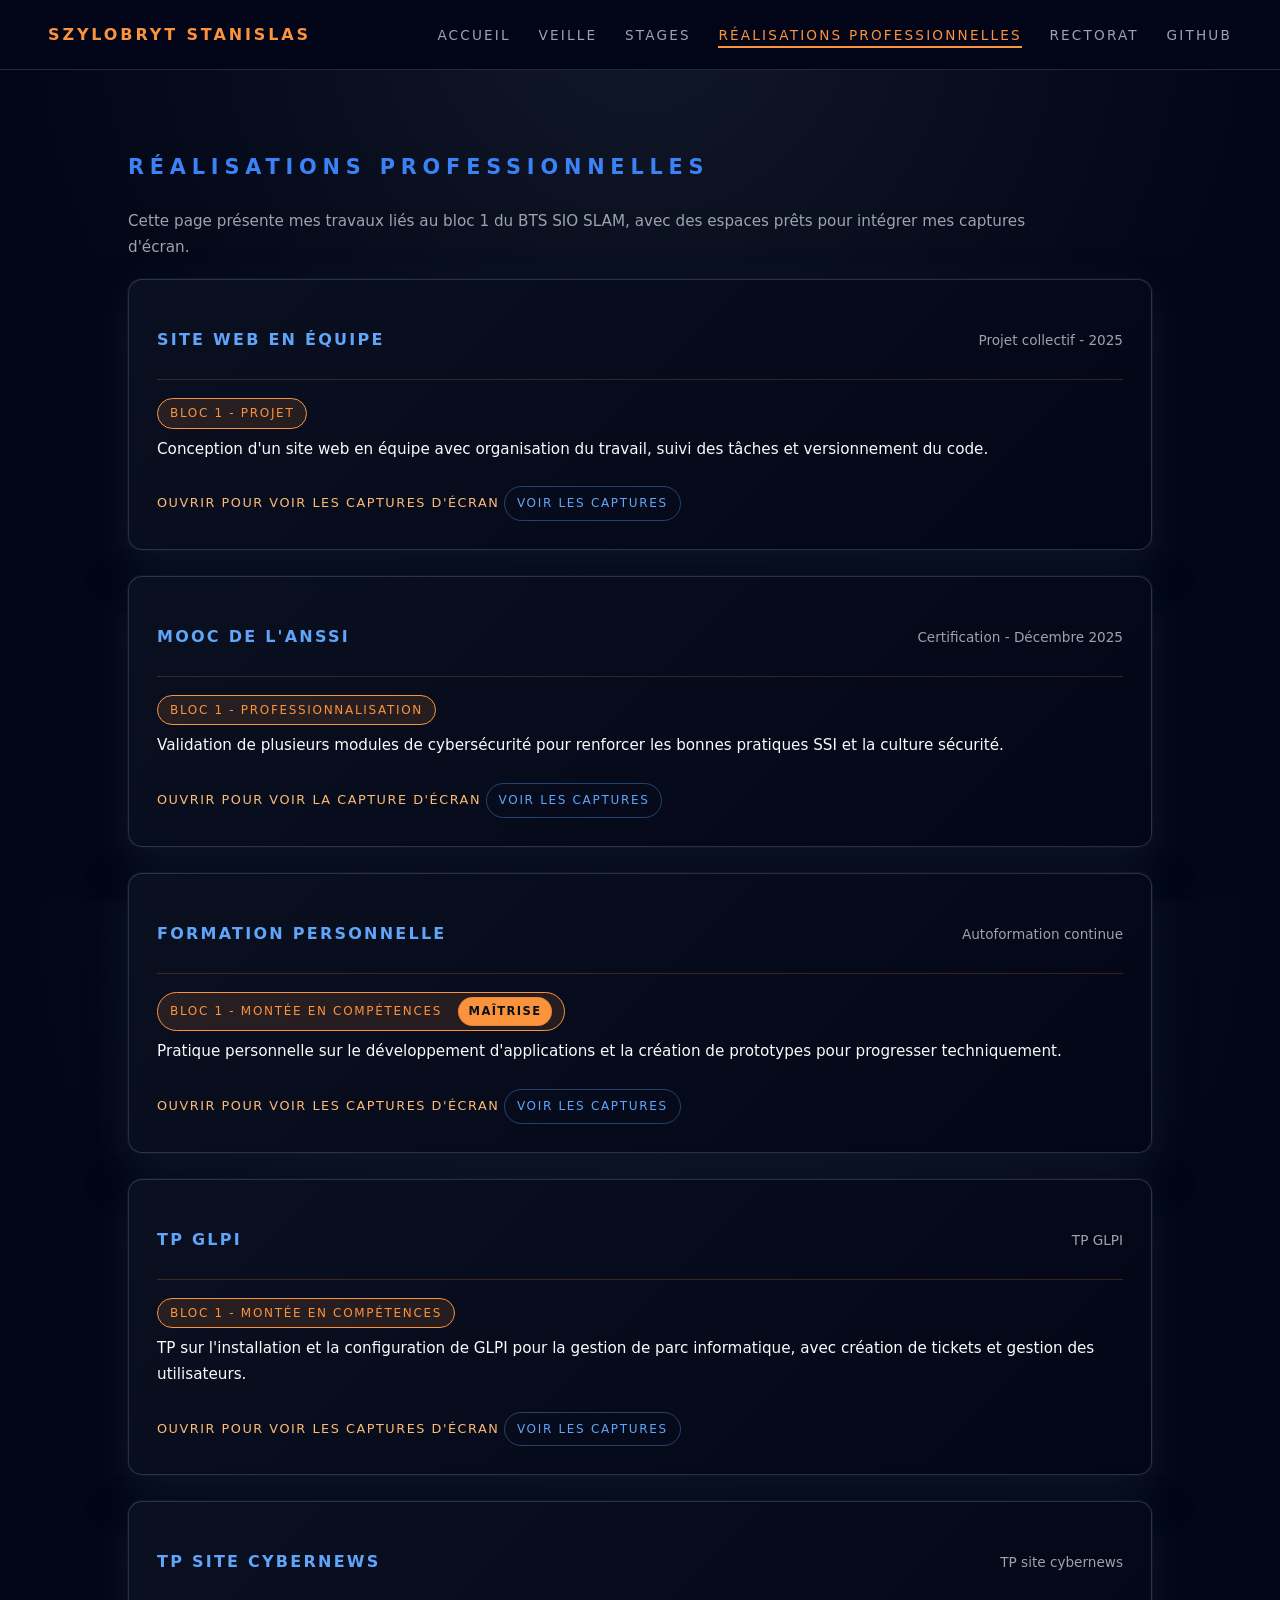
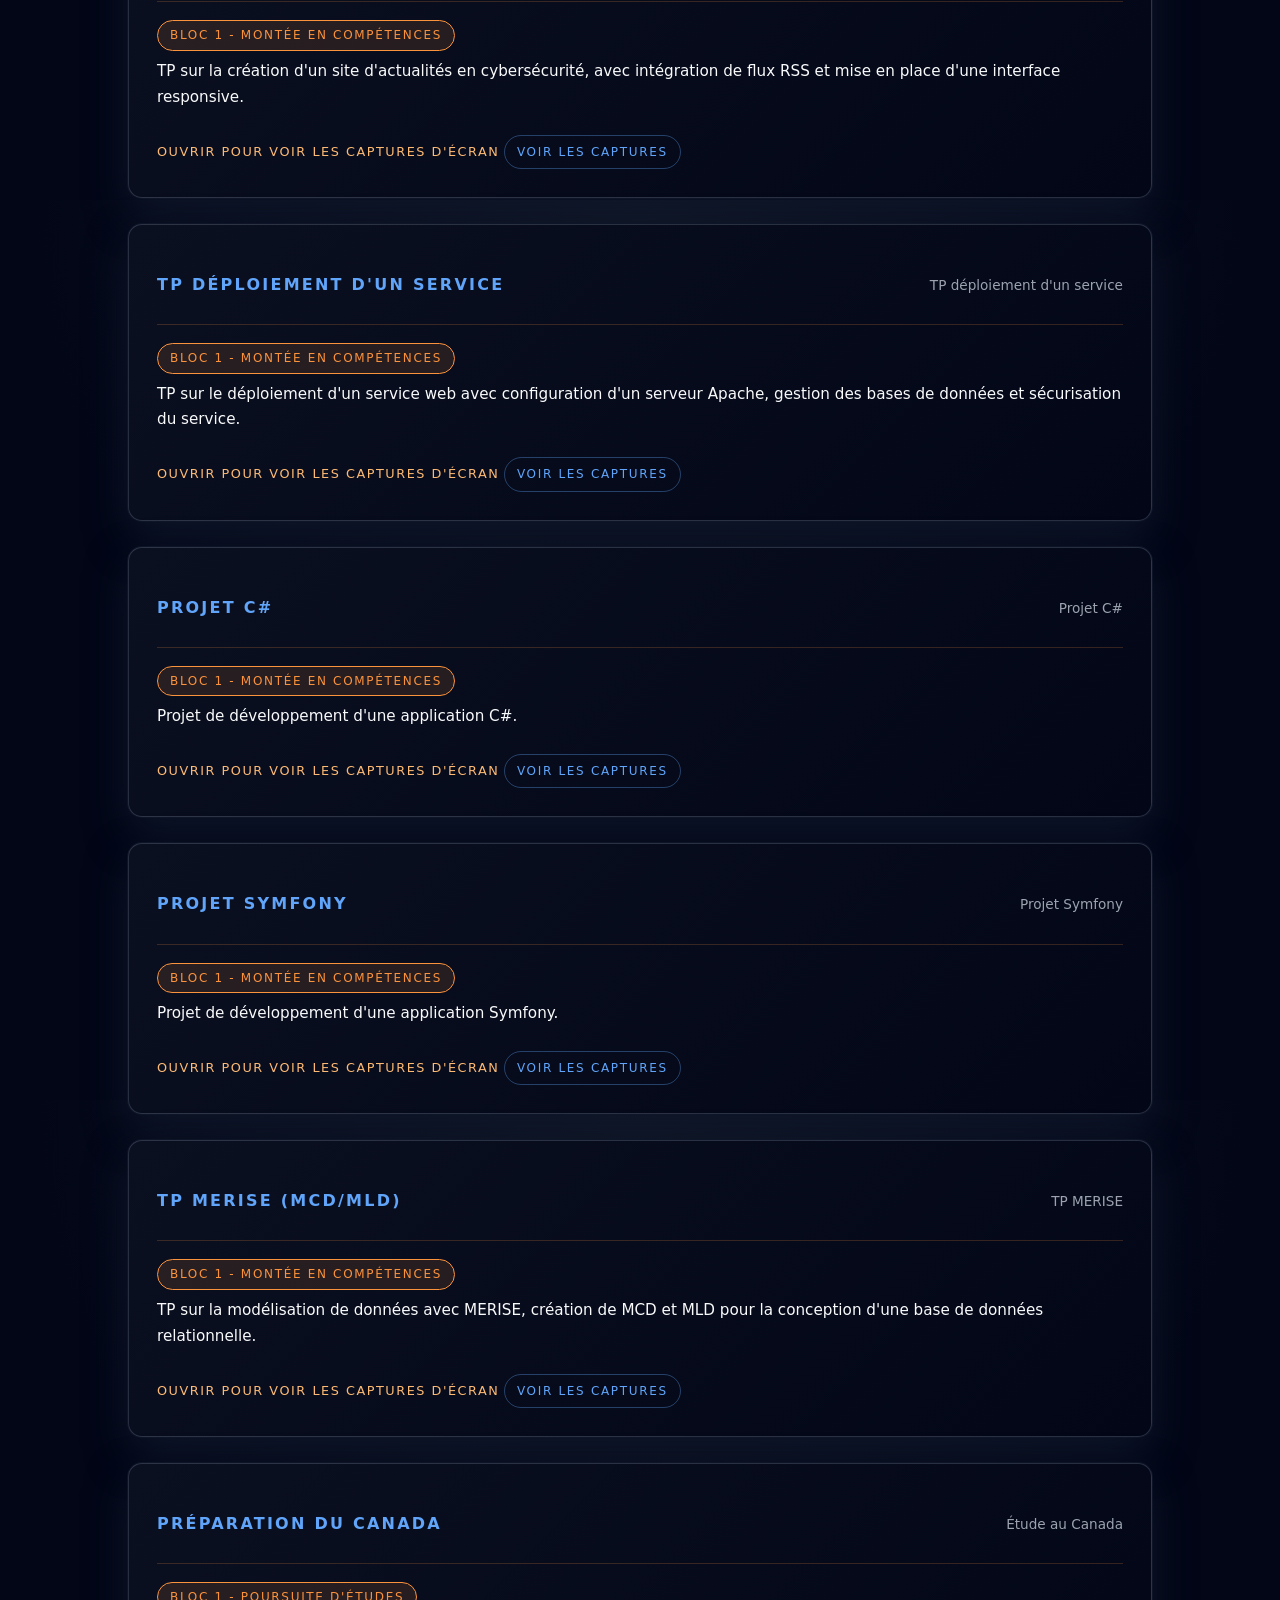
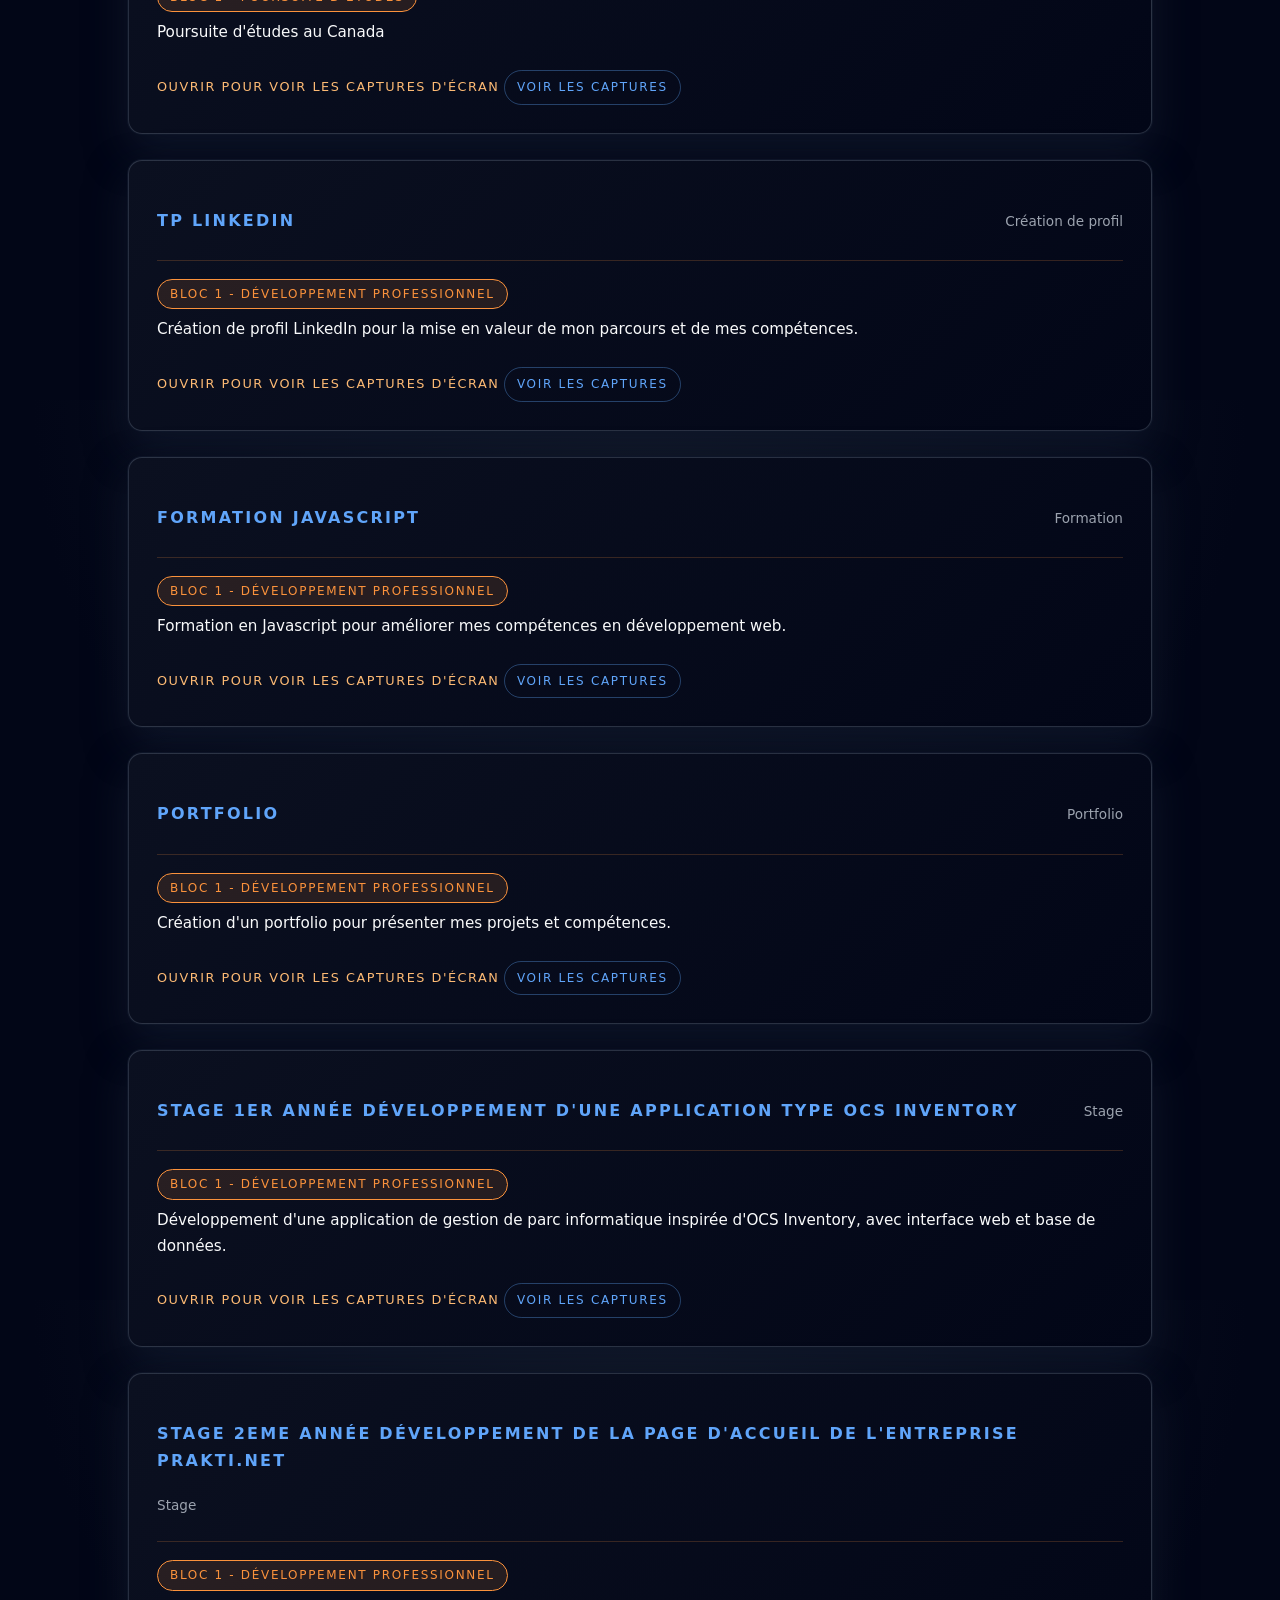
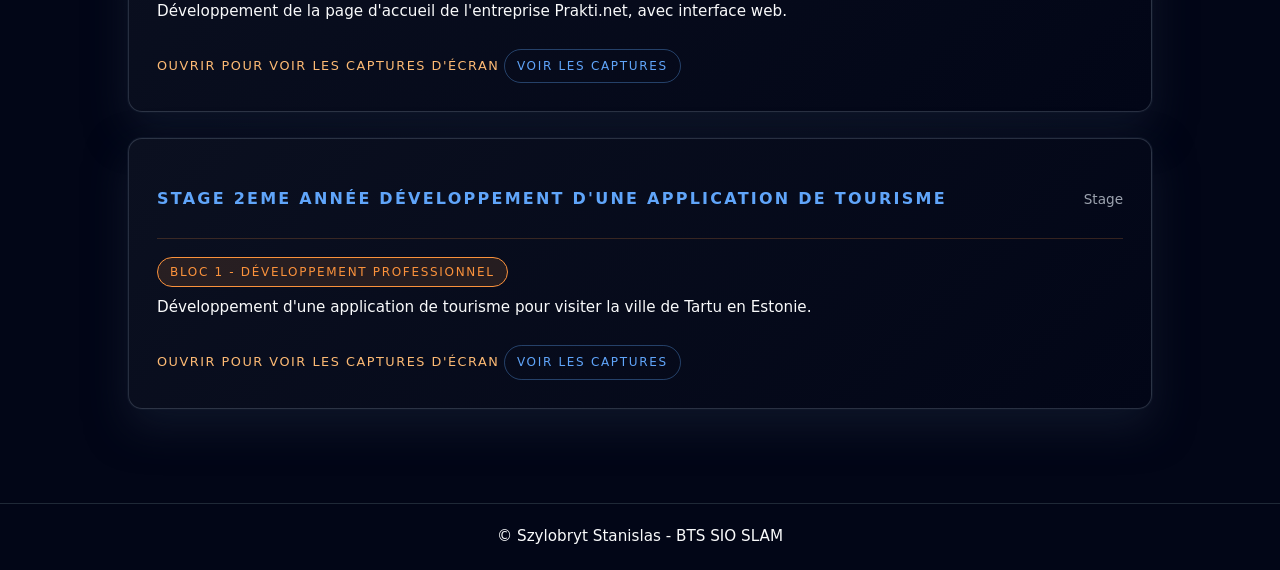
==== realisations.html @ 35abc00f "ajouts de description pour une réalisation" ====
<!DOCTYPE html>
<html lang="fr">
<head>
    <meta charset="UTF-8">
    <title>Réalisations - Portfolio Szylobryt Stanislas</title>
    <meta name="viewport" content="width=device-width, initial-scale=1">
    <link rel="stylesheet" href="css/style.css">
</head>
<body>

<header class="navbar">
    <div class="logo">Szylobryt Stanislas</div>
    <nav>
        <a href="index.html">Accueil</a>
        <a href="veille.html">Veille</a>
        <a href="stages.html">Stages</a>
        <a href="realisations.html" class="active">Réalisations professionnelles</a>
        <a href="rectorat.html">Rectorat</a>
        <a href="https://github.com/stanislassz" target="_blank">GitHub</a>
    </nav>
</header>

<main>
    <section class="section">
        <h2>Réalisations professionnelles</h2>
        <p class="section-intro">
            Cette page présente mes travaux liés au bloc 1 du BTS SIO SLAM, avec des espaces prêts pour intégrer mes captures d'écran.
        </p>

        <div class="realisations-stack">
            <details class="card realisation-card realisation-expandable">
                <summary class="realisation-summary">
                    <div class="realisation-head">
                        <h3>Site web en équipe</h3>
                        <p class="card-date">Projet collectif - 2025</p>
                    </div>

                    <p class="card-badge">Bloc 1 - Projet</p>
                    <p class="card-desc">
                        Conception d'un site web en équipe avec organisation du travail, suivi des tâches et versionnement du code.
                    </p>

                    <span class="realisation-summary-label">Ouvrir pour voir les captures d'écran</span>
                </summary>

                <div class="realisation-details">
                    <h4>Compétences mobilisées</h4>
                    <ul class="competence-tags">
                        <li>B1.1 - Gérer le patrimoine informatique</li>
                        <li>B1.3 - Développer la présence en ligne de l'organisation</li>
                        <li>B1.4 - Travailler en mode projet</li>
                        <li>B1.5 - Mettre à disposition des utilisateurs un service informatique</li>
                    </ul>

                    <div class="image-grid image-grid-3">
                        <div class="shot-slot shot-large">
                            <img src="images/interface_site.png" alt="Interface principale du site web en équipe">
                        </div>
                        <div class="shot-slot shot-large">
                            <img src="images/trello_projet.png" alt="Suivi du projet sur Trello">
                        </div>
                        <div class="shot-slot shot-large">
                            <img src="images/github_projet.png" alt="Dépôt GitHub du projet d'équipe">
                        </div>
                    </div>
                </div>
            </details>

            <details class="card realisation-card realisation-expandable">
                <summary class="realisation-summary">
                    <div class="realisation-head">
                        <h3>MOOC de l'ANSSI</h3>
                        <p class="card-date">Certification - Décembre 2025</p>
                    </div>

                    <p class="card-badge">Bloc 1 - Professionnalisation</p>
                    <p class="card-desc">
                        Validation de plusieurs modules de cybersécurité pour renforcer les bonnes pratiques SSI et la culture sécurité.
                    </p>

                    <span class="realisation-summary-label">Ouvrir pour voir la capture d'écran</span>
                </summary>

                <div class="realisation-details">
                    <h4>Compétence mobilisée</h4>
                    <ul class="competence-tags">
                        <li>B1.6 - Organiser son développement professionnel</li>
                    </ul>

                    <div class="image-grid image-grid-1">
                        <div class="shot-slot shot-wide">
                            <img src="images/attestation_anssi.png" alt="Attestation de suivi du MOOC ANSSI">
                        </div>
                    </div>
                </div>
            </details>

            <details class="card realisation-card realisation-expandable">
                <summary class="realisation-summary">
                    <div class="realisation-head">
                        <h3>Formation personnelle</h3>
                        <p class="card-date">Autoformation continue</p>
                    </div>

                    <p class="card-badge">Bloc 1 - Montée en compétences <span class="mastery-badge" aria-hidden="true">Maîtrise</span></p>
                    <p class="card-desc">
                        Pratique personnelle sur le développement d'applications et la création de prototypes pour progresser techniquement.
                    </p>

                    <span class="realisation-summary-label">Ouvrir pour voir les captures d'écran</span>
                </summary>

                <div class="realisation-details">
                    <h4>Compétences mobilisées</h4>
                    <ul class="competence-tags">
                        <li>B1.6 - Organiser son développement professionnel</li>
                    </ul>

                    <div class="project-description godot-description">
                        <h4>Travail réalisé avec Godot</h4>
                        <p>
                            Développement d'un prototype 3D de type platformer sous Godot (GDScript) :
                            structuration du projet en scènes (player, ennemis, niveaux, UI),
                            implémentation d'un contrôleur joueur 3D (déplacements, saut, détection des collisions),
                            configuration du moteur physique et de la caméra suiveuse, gestion des animations 3D,
                            intégration d'assets (meshes, textures, sons), puis export
                            du prototype pour tests Windows. Ce projet m'a permis de consolider mes compétences
                            en conception de gameplay 3D, gestion de scènes et débogage des interactions physiques.
                        </p>
                    </div>

                    <div class="image-grid image-grid-2">
                        <div class="shot-slot shot-wide">
                            <img src="images/environnement_dev.png" alt="Environnement de développement personnel">
                        </div>
                        <div class="shot-slot shot-wide">
                            <img src="images/resultat_prototype.png" alt="Résultat final d'un prototype personnel">
                        </div>
                    </div>
                </div>
            </details>

            <details class="card realisation-card realisation-expandable">
                <summary class="realisation-summary">
                    <div class="realisation-head">
                        <h3>TP GLPI</h3>
                        <p class="card-date">TP GLPI</p>
                    </div>

                    <p class="card-badge">Bloc 1 - Montée en compétences</p>
                    <p class="card-desc">
                        TP sur l'installation et la configuration de GLPI pour la gestion de parc informatique, avec création de tickets et gestion des utilisateurs.
                    </p>

                    <span class="realisation-summary-label">Ouvrir pour voir les captures d'écran</span>
                </summary>

                <div class="realisation-details">
                    <h4>Compétences mobilisées</h4>
                    <ul class="competence-tags">
                        <li>B1.2 - Répondre aux incidents et aux demandes d’assistance et d’évolution</li>
                    </ul>

                    <div class="image-grid image-grid-2">
                        <div class="shot-slot shot-wide">
                            <img src="images/environnement_GLPI.png" alt="Screenshot de l'environnement de développement pour le TP GLPI">
                        </div>
                    </div>
                </div>
            </details>

            <details class="card realisation-card realisation-expandable">
                <summary class="realisation-summary">
                    <div class="realisation-head">
                        <h3>TP site cybernews</h3>
                        <p class="card-date">TP site cybernews</p>
                    </div>

                    <p class="card-badge">Bloc 1 - Montée en compétences</p>
                    <p class="card-desc">
                        TP sur la création d'un site d'actualités en cybersécurité, avec intégration de flux RSS et mise en place d'une interface responsive.
                    </p>

                    <span class="realisation-summary-label">Ouvrir pour voir les captures d'écran</span>
                </summary>

                <div class="realisation-details">
                    <h4>Compétences mobilisées</h4>
                    <ul class="competence-tags">
                        <li>B1.3 - Développer la présence en ligne de l'organisation</li>
                    </ul>

                    <div class="image-grid image-grid-2">
                        <div class="shot-slot shot-wide">
                            <img src="images/cybernews.png" alt="Screenshot de l'environnement de développement pour le TP site cybernews">
                        </div>
                    </div>
                </div>
            </details>

            <details class="card realisation-card realisation-expandable">
                <summary class="realisation-summary">
                    <div class="realisation-head">
                        <h3>TP déploiement d'un service</h3>
                        <p class="card-date">TP déploiement d'un service</p>
                    </div>

                    <p class="card-badge">Bloc 1 - Montée en compétences</p>
                    <p class="card-desc">
                        TP sur le déploiement d'un service web avec configuration d'un serveur Apache, gestion des bases de données et sécurisation du service.
                    </p>

                    <span class="realisation-summary-label">Ouvrir pour voir les captures d'écran</span>
                </summary>

                <div class="realisation-details">
                    <h4>Compétences mobilisées</h4>
                    <ul class="competence-tags">
                        <li>B1.5 - Mettre à disposition des utilisateurs un service informatique</li>
                    </ul>

                    <div class="image-grid image-grid-2">
                        <div class="shot-slot shot-wide">
                            <img src="images/environnement_deploiement.png" alt="Screenshot de l'environnement de développement pour le TP déploiement d'un service">
                        </div>
                    </div>
                </div>
            </details>

            <details class="card realisation-card realisation-expandable">
                <summary class="realisation-summary">
                    <div class="realisation-head">
                        <h3>Projet C#</h3>
                        <p class="card-date">Projet C#</p>
                    </div>

                    <p class="card-badge">Bloc 1 - Montée en compétences</p>
                    <p class="card-desc">
                        Projet de développement d'une application C#.
                    </p>

                    <span class="realisation-summary-label">Ouvrir pour voir les captures d'écran</span>
                </summary>

                <div class="realisation-details">
                    <h4>Compétences mobilisées</h4>
                    <ul class="competence-tags">
                        <li>B1.1 - Gérer le patrimoine informatique</li>
                        <li>B1.4 - Travailler en mode projet</li>
                    </ul>

                    <div class="image-grid image-grid-2">
                        <div class="shot-slot shot-wide">
                            <img src="images/Csharp_1.png" alt="Screenshot de l'environnement de développement pour le Projet C#">
                        </div>
                        <div class="shot-slot shot-wide">
                            <img src="images/Csharp_2.png" alt="Screenshot de l'environnement de développement pour le Projet C#">
                        </div>
                    </div>
                </div>
            </details>

            <details class="card realisation-card realisation-expandable">
                <summary class="realisation-summary">
                    <div class="realisation-head">
                        <h3>Projet Symfony</h3>
                        <p class="card-date">Projet Symfony</p>
                    </div>

                    <p class="card-badge">Bloc 1 - Montée en compétences</p>
                    <p class="card-desc">
                        Projet de développement d'une application Symfony.
                    </p>

                    <span class="realisation-summary-label">Ouvrir pour voir les captures d'écran</span>
                </summary>

                <div class="realisation-details">
                    <h4>Compétences mobilisées</h4>
                    <ul class="competence-tags">
                        <li>B1.3 - Développer la présence en ligne de l’organisation</li>
                        <li>B1.4 - Travailler en mode projet</li>
                    </ul>

                    <div class="project-description">
                        <h4>B1.1 - Gérer le patrimoine informatique</h4>
                        <p>
                            Cette première image illustre la mise en place et l'organisation de mon projet Symfony,
                            avec une gestion structurée des fichiers, des ressources et de l'environnement de travail
                            afin de conserver un projet clair, maintenable et facile à faire évoluer.
                        </p>
                    </div>

                    <div class="image-grid image-grid-2">
                        <div class="shot-slot shot-wide">
                            <img src="images/Symfony_1.png" alt="Screenshot de l'environnement de développement pour le Projet Symfony">
                        </div>
                    </div>

                    <div class="project-description">
                        <h4>B1.4 - Travailler en mode projet</h4>
                        <p>
                            Cette deuxième image montre l'avancement du projet Symfony et la manière dont j'ai
                            organisé mon travail pour avancer par étapes, tester les fonctionnalités et faire évoluer
                            l'application en respectant les objectifs fixés.
                        </p>
                    </div>

                    <div class="image-grid image-grid-2">
                        <div class="shot-slot shot-wide">
                            <img src="images/Symfony_2.png" alt="Screenshot de l'environnement de développement pour le Projet Symfony">
                        </div>
                    </div>
                </div>
            </details>

            <details class="card realisation-card realisation-expandable">
                <summary class="realisation-summary">
                    <div class="realisation-head">
                        <h3>TP MERISE (MCD/MLD)</h3>
                        <p class="card-date">TP MERISE</p>
                    </div>

                    <p class="card-badge">Bloc 1 - Montée en compétences</p>
                    <p class="card-desc">
                        TP sur la modélisation de données avec MERISE, création de MCD et MLD pour la conception d'une base de données relationnelle.
                    </p>

                    <span class="realisation-summary-label">Ouvrir pour voir les captures d'écran</span>
                </summary>

                <div class="realisation-details">
                    <h4>Compétences mobilisées</h4>
                    <ul class="competence-tags">
                        <li>B1.1 - Gérer le patrimoine informatique</li>
                    </ul>

                    <div class="image-grid image-grid-2">
                        <div class="shot-slot shot-wide">
                            <img src="images/MCD.png" alt="Screenshot de l'environnement de développement pour le TP MERISE">
                        </div>
                        <div class="shot-slot shot-wide">
                            <img src="images/MLD.png" alt="Screenshot de l'environnement de développement pour le TP MERISE">
                        </div>
                    </div>
                </div>
            </details>

            <details class="card realisation-card realisation-expandable">
                <summary class="realisation-summary">
                    <div class="realisation-head">
                        <h3>Préparation du CANADA</h3>
                        <p class="card-date">Étude au Canada</p>
                    </div>

                    <p class="card-badge">Bloc 1 - Poursuite d'études</p>
                    <p class="card-desc">
                        Poursuite d'études au Canada
                    </p>

                    <span class="realisation-summary-label">Ouvrir pour voir les captures d'écran</span>
                </summary>

                <div class="realisation-details">
                    <h4>Compétences mobilisées</h4>
                    <ul class="competence-tags">
                        <li>B1.6 - Organiser son développement professionnel</li>
                    </ul>

                    <div class="image-grid image-grid-2">
                        <div class="shot-slot shot-wide">
                            <img src="images/Canada.png" alt="Screenshot de la préparation de la poursuite d'études au Canada">
                        </div>
                    </div>
                </div>
            </details>

            <details class="card realisation-card realisation-expandable">
                <summary class="realisation-summary">
                    <div class="realisation-head">
                        <h3>TP Linkedin</h3>
                        <p class="card-date">Création de profil</p>
                    </div>

                    <p class="card-badge">Bloc 1 - Développement professionnel</p>
                    <p class="card-desc">
                        Création de profil LinkedIn pour la mise en valeur de mon parcours et de mes compétences.
                    </p>

                    <span class="realisation-summary-label">Ouvrir pour voir les captures d'écran</span>
                </summary>

                <div class="realisation-details">
                    <h4>Compétences mobilisées</h4>
                    <ul class="competence-tags">
                        <li>B1.6 - Organiser son développement professionnel</li>
                    </ul>

                    <div class="image-grid image-grid-2">
                        <div class="shot-slot shot-wide">
                            <img src="images/LinkedIn.png" alt="Screenshot de la création de profil LinkedIn">
                        </div>
                    </div>
                </div>
            </details>

            <details class="card realisation-card realisation-expandable">
                <summary class="realisation-summary">
                    <div class="realisation-head">
                        <h3>Formation Javascript</h3>
                        <p class="card-date">Formation</p>
                    </div>

                    <p class="card-badge">Bloc 1 - Développement professionnel</p>
                    <p class="card-desc">
                        Formation en Javascript pour améliorer mes compétences en développement web.
                    </p>

                    <span class="realisation-summary-label">Ouvrir pour voir les captures d'écran</span>
                </summary>

                <div class="realisation-details">
                    <h4>Compétences mobilisées</h4>
                    <ul class="competence-tags">
                        <li>B1.6 - Organiser son développement professionnel</li>
                    </ul>

                    <div class="image-grid image-grid-2">
                        <div class="shot-slot shot-wide">
                            <img src="images/Formation_Javascript.png" alt="Screenshot de la formation en Javascript">
                        </div>
                    </div>
                </div>
            </details>

            <details class="card realisation-card realisation-expandable">
                <summary class="realisation-summary">
                    <div class="realisation-head">
                        <h3>Portfolio</h3>
                        <p class="card-date">Portfolio</p>
                    </div>

                    <p class="card-badge">Bloc 1 - Développement professionnel</p>
                    <p class="card-desc">
                        Création d'un portfolio pour présenter mes projets et compétences.
                    </p>

                    <span class="realisation-summary-label">Ouvrir pour voir les captures d'écran</span>
                </summary>

                <div class="realisation-details">
                    <h4>Compétences mobilisées</h4>
                    <ul class="competence-tags">
                        <li>B1.6 - Organiser son développement professionnel</li>
                    </ul>

                    <div class="image-grid image-grid-2">
                        <div class="shot-slot shot-wide">
                            <img src="images/Portfolio.png" alt="Screenshot du portfolio">
                        </div>
                        <div class="shot-slot shot-wide">
                            <img src="images/Portfolio_code.png" alt="Screenshot du code du portfolio">
                        </div>
                    </div>
                </div>
            </details>

            <details class="card realisation-card realisation-expandable">
                <summary class="realisation-summary">
                    <div class="realisation-head">
                        <h3>Stage 1er année développement d'une application type ocs inventory</h3>
                        <p class="card-date">Stage</p>
                    </div>

                    <p class="card-badge">Bloc 1 - Développement professionnel</p>
                    <p class="card-desc">
                        Développement d'une application de gestion de parc informatique inspirée d'OCS Inventory, avec interface web et base de données.
                    </p>

                    <span class="realisation-summary-label">Ouvrir pour voir les captures d'écran</span>
                </summary>

                <div class="realisation-details">
                    <h4>Compétences mobilisées</h4>
                    <ul class="competence-tags">
                        <li>B1.1 - Gérer le patrimoine informatique</li>
                        <li>B1.2 - Répondre aux incidents et aux demandes d’assistance et d’évolution</li>
                        <li>B1.3 - Développer la présence en ligne de l’organisation</li>
                        <li>B1.4 - Travailler en mode projet</li>
                    </ul>

                    <div class="image-grid image-grid-2">
                        <div class="shot-slot shot-wide">
                            <img src="images/environnement_stage.png" alt="Screenshot du stage de développement d'une application type OCS Inventory">
                        </div>
                    </div>
                </div>
            </details>

            <details class="card realisation-card realisation-expandable">
                <summary class="realisation-summary">
                    <div class="realisation-head">
                        <h3>Stage 2eme année développement de la page d'accueil de l'entreprise Prakti.net</h3>
                        <p class="card-date">Stage</p>
                    </div>

                    <p class="card-badge">Bloc 1 - Développement professionnel</p>
                    <p class="card-desc">
                        Développement de la page d'accueil de l'entreprise Prakti.net, avec interface web.
                    </p>

                    <span class="realisation-summary-label">Ouvrir pour voir les captures d'écran</span>
                </summary>

                <div class="realisation-details">
                    <h4>Compétences mobilisées</h4>
                    <ul class="competence-tags">
                        <li>B1.2 - Répondre aux incidents et aux demandes d’assistance et d’évolution</li>
                        <li>B1.3 - Développer la présence en ligne de l’organisation</li>
                        <li>B1.4 - Travailler en mode projet</li>
                    </ul>

                    <div class="image-grid image-grid-2">
                        <div class="shot-slot shot-wide">
                            <img src="images/environnement_stage_prakti.png" alt="Screenshot du stage de développement de la page d'accueil de Prakti.net">
                        </div>
                    </div>
                </div>
            </details>

            <details class="card realisation-card realisation-expandable">
                <summary class="realisation-summary">
                    <div class="realisation-head">
                        <h3>Stage 2eme année développement d'une application de tourisme</h3>
                        <p class="card-date">Stage</p>
                    </div>

                    <p class="card-badge">Bloc 1 - Développement professionnel</p>
                    <p class="card-desc">
                        Développement d'une application de tourisme pour visiter la ville de Tartu en Estonie.
                    </p>

                    <span class="realisation-summary-label">Ouvrir pour voir les captures d'écran</span>
                </summary>

                <div class="realisation-details">
                    <h4>Compétences mobilisées</h4>
                    <ul class="competence-tags">
                        <li>B1.4 - Travailler en mode projet</li>
                    </ul>

                    <div class="image-grid image-grid-2">
                        <div class="shot-slot shot-wide">
                            <img src="images/environnement_stage_tourisme.png" alt="Screenshot du stage de développement de l'application de tourisme pour la ville de Tartu">
                        </div>
                    </div>
                </div>
            </details>
        </div>
    </section>
</main>

<footer class="footer">
    <p>© Szylobryt Stanislas - BTS SIO SLAM</p>
</footer>

</body>
</html>
---- css/style.css ----
/* ============ RESET & BASE ============ */

* {
    box-sizing: border-box;
    margin: 0;
    padding: 0;
}

html, body {
    height: 100%;
}

:root {
    /* Fond sombre neutre */
    --bg-main: #060814;
    --bg-panel: #0b1020;
    --border: #1f2937;

    /* Palette : bleu + orange chaud */
    --accent-blue: #3b82f6;
    --accent-blue-soft: #60a5fa;
    --accent-orange: #fb923c;        /* orange chaud principal */
    --accent-orange-soft: #fdba74;   /* orange plus doux */

    --text-main: #f9fafb;
    --text-muted: #9ca3af;
}

body {
    font-family: system-ui, -apple-system, BlinkMacSystemFont, "Segoe UI", sans-serif;
    background: radial-gradient(circle at top, #111827 0, #020617 55%, #020617 100%);
    color: var(--text-main);
    line-height: 1.7;
    font-size: 18px;
}

/* ============ NAVBAR ============ */

.navbar {
    position: fixed;
    top: 0;
    left: 0;
    right: 0;
    height: 70px;
    background: rgba(2, 6, 23, 0.96);
    backdrop-filter: blur(8px);
    border-bottom: 1px solid var(--border);
    display: flex;
    align-items: center;
    justify-content: space-between;
    padding: 0 48px;
    z-index: 100;
}

.logo {
    font-weight: 700;
    letter-spacing: 0.18em;
    text-transform: uppercase;
    font-size: 1rem;
    color: var(--accent-orange);
}

.navbar nav a {
    margin-left: 22px;
    text-decoration: none;
    color: var(--text-muted);
    font-size: 0.85rem;
    text-transform: uppercase;
    letter-spacing: 0.16em;
    padding-bottom: 3px;
    border-bottom: 2px solid transparent;
}

.navbar nav a:hover {
    color: var(--text-main);
    border-bottom-color: var(--accent-blue-soft);
}

.navbar nav a.active {
    color: var(--accent-orange);
    border-bottom-color: var(--accent-orange);
}

/* ============ LAYOUT GÉNÉRAL ============ */

main {
    padding-top: 90px;
}

.section {
    padding: 60px 10vw;
}

/* ============ PANELS / BLOCS ============ */

.panel,
.hero-text,
.hero-photo,
.two-columns > div,
.card {
    background: linear-gradient(135deg, #0b1020 0%, #020617 100%);
    border: 1px solid rgba(148, 163, 184, 0.25);
    border-radius: 14px;
    padding: 26px;
    box-shadow:
        0 18px 40px rgba(15, 23, 42, 0.9),
        0 0 0 1px rgba(15, 23, 42, 0.9);
}

/* ============ TITRES ============ */

.section h2 {
    font-size: 1.3rem;
    margin-bottom: 24px;
    text-transform: uppercase;
    letter-spacing: 0.28em;
    color: var(--accent-blue);
}

.section h3 {
    font-size: 1rem;
    text-transform: uppercase;
    letter-spacing: 0.14em;
    margin-top: 18px;
    margin-bottom: 8px;
    color: var(--accent-orange);
}

/* ============ TEXTE & LIENS ============ */

p {
    font-size: 0.95rem;
    color: var(--text-main);
}

a {
    color: var(--accent-blue-soft);
}

a:hover {
    color: var(--accent-orange-soft);
}

/* ============ HERO (ACCUEIL) ============ */

.hero {
    display: grid;
    grid-template-columns: 2fr 1.1fr;
    gap: 34px;
    align-items: stretch;
}

.hero h1 {
    font-size: 2.4rem;
    margin-bottom: 8px;
}

.hero h2 {
    font-size: 1.1rem;
    margin-bottom: 20px;
    text-transform: none;
    letter-spacing: 0;
    color: var(--text-muted);
}

.profile {
    margin-bottom: 18px;
}

.contact,
.diplomes {
    margin-top: 20px;
}

.contact h3 {
    color: var(--accent-orange);
}

.diplomes h3 {
    color: var(--accent-blue-soft);
}

.diplomes ul {
    list-style: disc;
    margin-left: 24px;
}

/* ============ PHOTO ============ */

.hero-photo {
    display: flex;
    justify-content: center;
    align-items: center;
}

.photo-placeholder {
    width: 260px;
    height: 260px;
    max-width: 260px;
    max-height: 260px;
    aspect-ratio: 1 / 1;
    border-radius: 50%;
    overflow: hidden;
    border: 3px solid var(--accent-orange);
    display: flex;
    align-items: center;
    justify-content: center;
    font-size: 0.8rem;
    text-transform: uppercase;
    color: var(--text-muted);
    box-shadow:
        0 0 30px rgba(251, 146, 60, 0.4),
        0 0 0 1px rgba(15, 23, 42, 1);
}

.photo-placeholder img {
    width: 100%;
    height: 100%;
    border-radius: 50%;
    object-fit: cover;
    display: block;
}

/* ============ LAYOUT 2 COLONNES ============ */

.two-columns {
    display: grid;
    grid-template-columns: 1.4fr 1.2fr;
    gap: 34px;
}

/* ============ COMPÉTENCES ============ */

#competences h3 {
    margin-top: 16px;
}

/* ============ TIMELINE ÉTUDES ============ */

.timeline-item {
    border-left: 3px solid var(--accent-blue-soft);
    padding-left: 16px;
    margin-bottom: 20px;
    position: relative;
}

.timeline-item::before {
    content: "";
    position: absolute;
    left: -7px;
    top: 4px;
    width: 10px;
    height: 10px;
    border-radius: 50%;
    background: var(--accent-orange);
}

.timeline-date {
    font-size: 0.85rem;
    color: var(--text-muted);
    margin-bottom: 4px;
}

/* ============ CARTES (STAGES / RÉALISATIONS) ============ */

.card-list {
    display: grid;
    grid-template-columns: repeat(auto-fit, minmax(280px, 1fr));
    gap: 24px;
    margin-top: 16px;
}

.card h3 {
    margin-bottom: 8px;
    color: var(--accent-blue-soft);
    font-size: 1rem;
}

.card-title-link {
    color: inherit;
    text-decoration: none;
    border-bottom: 1px solid transparent;
}

.card-title-link:hover {
    color: var(--accent-orange-soft);
    border-bottom-color: rgba(251, 146, 60, 0.45);
}

.card-disabled {
    opacity: 0.75;
}

.card-date {
    font-size: 0.85rem;
    color: var(--text-muted);
    margin-bottom: 6px;
}

.card-company {
    font-size: 0.9rem;
    margin-bottom: 8px;
}

.card-desc {
    font-size: 0.95rem;
    margin-bottom: 10px;
}

.card-badge {
    display: inline-block;
    border-radius: 999px;
    border: 1px solid var(--accent-orange);
    color: var(--accent-orange);
    padding: 4px 12px;
    font-size: 0.75rem;
    text-transform: uppercase;
    letter-spacing: 0.14em;
    margin-bottom: 8px;
    background: rgba(251, 146, 60, 0.12);
}

.mastery-badge {
    display: inline-block;
    margin-left: 10px;
    background: var(--accent-orange);
    color: #081018;
    padding: 4px 10px;
    border-radius: 999px;
    font-size: 0.72rem;
    font-weight: 700;
    text-transform: uppercase;
    letter-spacing: 0.12em;
    border: 1px solid rgba(0,0,0,0.08);
}

.card-link a {
    text-decoration: none;
    border-bottom: 1px solid var(--accent-blue-soft);
}

/* ============ IMAGES PROJETS ============ */

.placeholder-image {
    width: 100%;
    height: 170px;
    border-radius: 10px;
    border: 1px dashed var(--accent-orange);
    display: flex;
    align-items: center;
    justify-content: center;
    font-size: 0.8rem;
    text-transform: uppercase;
    color: var(--text-muted);
    margin-bottom: 10px;
}

/* ============ REALISATIONS ============ */

.section-intro {
    max-width: 920px;
    margin-bottom: 18px;
    color: var(--text-muted);
}

.realisations-stack {
    display: grid;
    gap: 26px;
    margin-top: 18px;
}

.realisation-card {
    padding: 28px;
}

.realisation-expandable {
    padding: 0;
    overflow: hidden;
}

.realisation-summary {
    list-style: none;
    cursor: pointer;
    padding: 28px;
}

.realisation-summary::-webkit-details-marker {
    display: none;
}

.realisation-summary::after {
    content: "Voir les captures";
    display: inline-flex;
    align-items: center;
    justify-content: center;
    margin-top: 14px;
    padding: 6px 12px;
    border-radius: 999px;
    border: 1px solid rgba(96, 165, 250, 0.35);
    color: var(--accent-blue-soft);
    font-size: 0.75rem;
    text-transform: uppercase;
    letter-spacing: 0.14em;
}

.realisation-expandable[open] .realisation-summary::after {
    content: "Masquer les captures";
}

.realisation-details {
    padding: 0 28px 28px;
}

.realisation-expandable .realisation-head {
    padding-bottom: 18px;
    border-bottom: 1px solid rgba(251, 146, 60, 0.2);
    margin-bottom: 18px;
}

.realisation-summary-label {
    display: inline-block;
    margin-top: 14px;
    color: var(--accent-orange-soft);
    font-size: 0.8rem;
    text-transform: uppercase;
    letter-spacing: 0.12em;
}

.realisation-head {
    display: flex;
    align-items: baseline;
    justify-content: space-between;
    gap: 12px;
    flex-wrap: wrap;
}

.realisation-card h4 {
    margin-top: 16px;
    margin-bottom: 8px;
    font-size: 0.84rem;
    text-transform: uppercase;
    letter-spacing: 0.15em;
    color: var(--accent-orange-soft);
}

.competence-tags {
    display: flex;
    flex-wrap: wrap;
    gap: 10px;
    list-style: none;
    margin-top: 6px;
    margin-bottom: 14px;
    padding: 0;
}

.competence-tags li {
    border: 1px solid rgba(96, 165, 250, 0.35);
    background: rgba(96, 165, 250, 0.1);
    color: #dbeafe;
    border-radius: 999px;
    padding: 6px 12px;
    font-size: 0.82rem;
    line-height: 1.4;
}

.image-grid {
    display: grid;
    gap: 14px;
    margin-top: 8px;
}

.image-grid-1 {
    grid-template-columns: 1fr;
}

.image-grid-2 {
    grid-template-columns: repeat(2, minmax(0, 1fr));
}

.image-grid-3 {
    grid-template-columns: 1fr;
}

.shot-slot {
    width: 100%;
    border-radius: 12px;
    border: 1px dashed rgba(251, 146, 60, 0.55);
    background:
        linear-gradient(135deg, rgba(2, 6, 23, 0.55), rgba(15, 23, 42, 0.75)),
        repeating-linear-gradient(
            45deg,
            rgba(148, 163, 184, 0.06) 0,
            rgba(148, 163, 184, 0.06) 12px,
            rgba(148, 163, 184, 0) 12px,
            rgba(148, 163, 184, 0) 24px
        );
    padding: 18px;
    display: flex;
    flex-direction: column;
}

.shot-slot img {
    width: 100%;
    height: calc(100% - 2px);
    object-fit: cover;
    border-radius: 8px;
    display: block;
}

.shot-large {
    min-height: 340px;
}

.shot-wide {
    min-height: 300px;
}

.shot-title {
    font-size: 0.86rem;
    text-transform: uppercase;
    letter-spacing: 0.12em;
    color: var(--accent-orange-soft);
    margin-bottom: 4px;
}

.shot-hint {
    color: var(--text-muted);
    font-size: 0.84rem;
    margin: 0;
}

.stage-detail-card {
    padding: 30px;
}

.stage-detail-card .realisation-head {
    padding-bottom: 18px;
    border-bottom: 1px solid rgba(251, 146, 60, 0.2);
    margin-bottom: 18px;
}

.stage-shots {
    gap: 28px;
}

.stage-shots .shot-wide {
    min-height: 360px;
}

.project-two-pairs {
    grid-template-columns: repeat(2, minmax(0, 1fr));
}

.project-two-pairs .shot-wide {
    min-height: 360px;
}

.detail-thumbs-small .shot-wide {
    min-height: auto;
    padding: 14px;
}

.detail-thumbs-small .shot-slot img {
    width: 100%;
    max-width: 320px;
    height: auto;
    object-fit: contain;
    margin: 0 auto;
}

.project-two-examples {
    grid-template-columns: repeat(2, minmax(0, 1fr));
}

.project-two-examples .shot-wide {
    min-height: 340px;
    padding: 12px;
}

.project-two-examples .shot-slot img {
    max-height: 420px;
    object-fit: contain;
    background: rgba(2, 6, 23, 0.6);
}

.project-two-cards .shot-slot:last-child {
    grid-column: 1 / -1;
    justify-self: center;
    width: min(1100px, 100%);
}

.stage-context-slot {
    min-height: auto;
    justify-content: flex-start;
    gap: 12px;
    padding: 24px 28px;
    background: linear-gradient(135deg, rgba(59, 130, 246, 0.08) 0%, rgba(251, 146, 60, 0.06) 100%) !important;
    border-color: rgba(96, 165, 250, 0.35) !important;
}

.stage-context-slot .shot-title {
    margin-bottom: 12px;
    color: var(--accent-blue-soft);
}

.stage-context-slot .shot-hint {
    font-size: 0.92rem;
    line-height: 1.65;
    margin-bottom: 6px;
}

.stage-context-slot .shot-hint strong {
    color: var(--accent-orange-soft);
    font-weight: 600;
}

.stage-back-link {
    margin-top: 16px;
}

/* ============ VEILLE ============ */

.veille-list {
    margin-top: 12px;
}

.veille-item {
    display: flex;
    gap: 12px;
    align-items: baseline;
    padding: 6px 0;
    border-bottom: 1px dashed var(--border);
}

.veille-date {
    font-size: 0.85rem;
    color: var(--accent-orange);
    min-width: 90px;
}

.veille-title {
    text-decoration: none;
}

/* ============ DÉTAILS PROJETS ============ */

details.details-projet {
    margin-top: 10px;
    border-top: 1px solid var(--border);
    padding-top: 8px;
}

details summary {
    cursor: pointer;
    font-size: 0.9rem;
    color: var(--accent-blue-soft);
}

.details-content h4 {
    margin-top: 10px;
    font-size: 0.85rem;
    text-transform: uppercase;
    letter-spacing: 0.12em;
    color: var(--accent-orange);
}

.details-content ul {
    list-style: disc;
    margin-left: 24px;
}

/* ============ PJ RECTORAT ============ */

.pj-list {
    list-style: none;
    margin-top: 10px;
}

.pj-list li {
    margin-bottom: 6px;
}

/* ============ FOOTER ============ */

.footer {
    padding: 20px 10vw;
    text-align: center;
    font-size: 0.85rem;
    color: var(--text-muted);
    border-top: 1px solid var(--border);
    margin-top: 34px;
}

/* ============ VEILLE - NEWS GRID ============ */

.news-grid {
    display: grid;
    grid-template-columns: 1fr 1fr;
    gap: 34px;
    margin-top: 24px;
}

.news-column h3 {
    margin-bottom: 18px;
    color: var(--accent-orange);
}

.news-card {
    cursor: pointer;
    transition: transform 0.2s ease, box-shadow 0.2s ease, border-color 0.2s ease;
}

.news-card:hover,
.news-card:focus-visible {
    transform: translateY(-3px);
    box-shadow: 0 20px 45px rgba(15, 23, 42, 0.95);
    border-color: rgba(96, 165, 250, 0.55);
    outline: none;
}

.card-header {
    display: flex;
    justify-content: space-between;
    align-items: center;
    margin-bottom: 8px;
}

/* ============ MODAL VEILLE ============ */

body.modal-open {
    overflow: hidden;
}

.modal {
    position: fixed;
    inset: 0;
    z-index: 1000;
    display: none;
    align-items: center;
    justify-content: center;
    padding: 20px;
    background: rgba(6, 8, 20, 0.84);
    backdrop-filter: blur(9px);
}

.modal.is-open {
    display: flex;
    animation: modalOverlayIn 0.24s ease-out;
}

@keyframes modalOverlayIn {
    from { opacity: 0; }
    to { opacity: 1; }
}

@keyframes modalPanelIn {
    from {
        opacity: 0;
        transform: translateY(14px) scale(0.98);
    }
    to {
        opacity: 1;
        transform: translateY(0) scale(1);
    }
}

.modal-content {
    position: relative;
    width: min(760px, 100%);
    max-height: 86vh;
    overflow-y: auto;
    padding: 30px;
    border-radius: 16px;
    border: 1px solid rgba(96, 165, 250, 0.28);
    background:
        radial-gradient(circle at top right, rgba(59, 130, 246, 0.1), transparent 48%),
        linear-gradient(135deg, #0b1020 0%, #030711 100%);
    box-shadow:
        0 24px 70px rgba(2, 6, 23, 0.8),
        0 0 0 1px rgba(15, 23, 42, 0.7);
    animation: modalPanelIn 0.24s ease-out;
}

.modal-topic {
    margin-bottom: 6px;
    color: var(--accent-orange-soft);
    font-size: 0.78rem;
    text-transform: uppercase;
    letter-spacing: 0.17em;
}

.modal-content h3 {
    color: var(--accent-blue-soft);
    margin-bottom: 16px;
    padding-right: 36px;
}

.modal-meta {
    display: grid;
    grid-template-columns: repeat(3, minmax(0, 1fr));
    gap: 10px;
    margin-bottom: 14px;
}

.modal-meta p {
    margin: 0;
    font-size: 0.87rem;
    color: var(--text-muted);
}

.modal-summary {
    margin-top: 8px;
    margin-bottom: 14px;
}

.modal-link {
    display: inline-flex;
    align-items: center;
    gap: 8px;
    padding: 8px 14px;
    border-radius: 999px;
    text-decoration: none;
    border: 1px solid rgba(251, 146, 60, 0.45);
    background: rgba(251, 146, 60, 0.12);
    color: var(--accent-orange-soft);
}

.modal-link:hover {
    border-color: var(--accent-orange);
    color: var(--text-main);
}

.close {
    position: absolute;
    right: 14px;
    top: 12px;
    width: 34px;
    height: 34px;
    border: 0;
    border-radius: 10px;
    background: rgba(148, 163, 184, 0.12);
    color: var(--text-muted);
    font-size: 1.5rem;
    line-height: 1;
    cursor: pointer;
}

.close:hover,
.close:focus-visible {
    background: rgba(251, 146, 60, 0.18);
    color: var(--accent-orange);
    outline: none;
}

/* ============ RESPONSIVE ============ */

@media (max-width: 900px) {
    .navbar {
        padding: 0 18px;
    }

    .navbar nav a {
        margin-left: 12px;
        font-size: 0.75rem;
    }

    .hero {
        grid-template-columns: 1fr;
    }

    .two-columns {
        grid-template-columns: 1fr;
    }

    .hero-photo {
        order: -1;
        margin-bottom: 18px;
    }

    .photo-placeholder {
        width: 210px;
        height: 210px;
        max-width: 210px;
        max-height: 210px;
    }

    .section {
        padding: 40px 6vw;
    }

    .news-grid {
        grid-template-columns: 1fr;
        gap: 24px;
    }

    .modal-content {
        padding: 22px;
    }

    .modal-meta {
        grid-template-columns: 1fr;
        gap: 6px;
    }

    .realisation-card {
        padding: 20px;
    }

    .shot-large,
    .shot-wide {
        min-height: 220px;
    }

    .project-two-pairs {
        grid-template-columns: 1fr;
    }

    .project-two-examples {
        grid-template-columns: 1fr;
    }

    .image-grid-2 {
        grid-template-columns: 1fr;
    }
}

/* ============ DESCRIPTION RÉUTILISABLE ============ */
.project-description {
    background: linear-gradient(180deg, rgba(255,255,255,0.02), rgba(255,255,255,0.01));
    border: 1px solid rgba(148,163,184,0.06);
    padding: 16px 18px;
    margin: 12px 0 18px;
    border-radius: 10px;
    color: var(--text-muted);
    font-size: 0.95rem;
    line-height: 1.5;
}

.project-description h4 {
    margin-top: 0;
    margin-bottom: 8px;
    color: var(--accent-blue-soft);
    font-size: 0.98rem;
}

.project-description p {
    margin: 0;
}
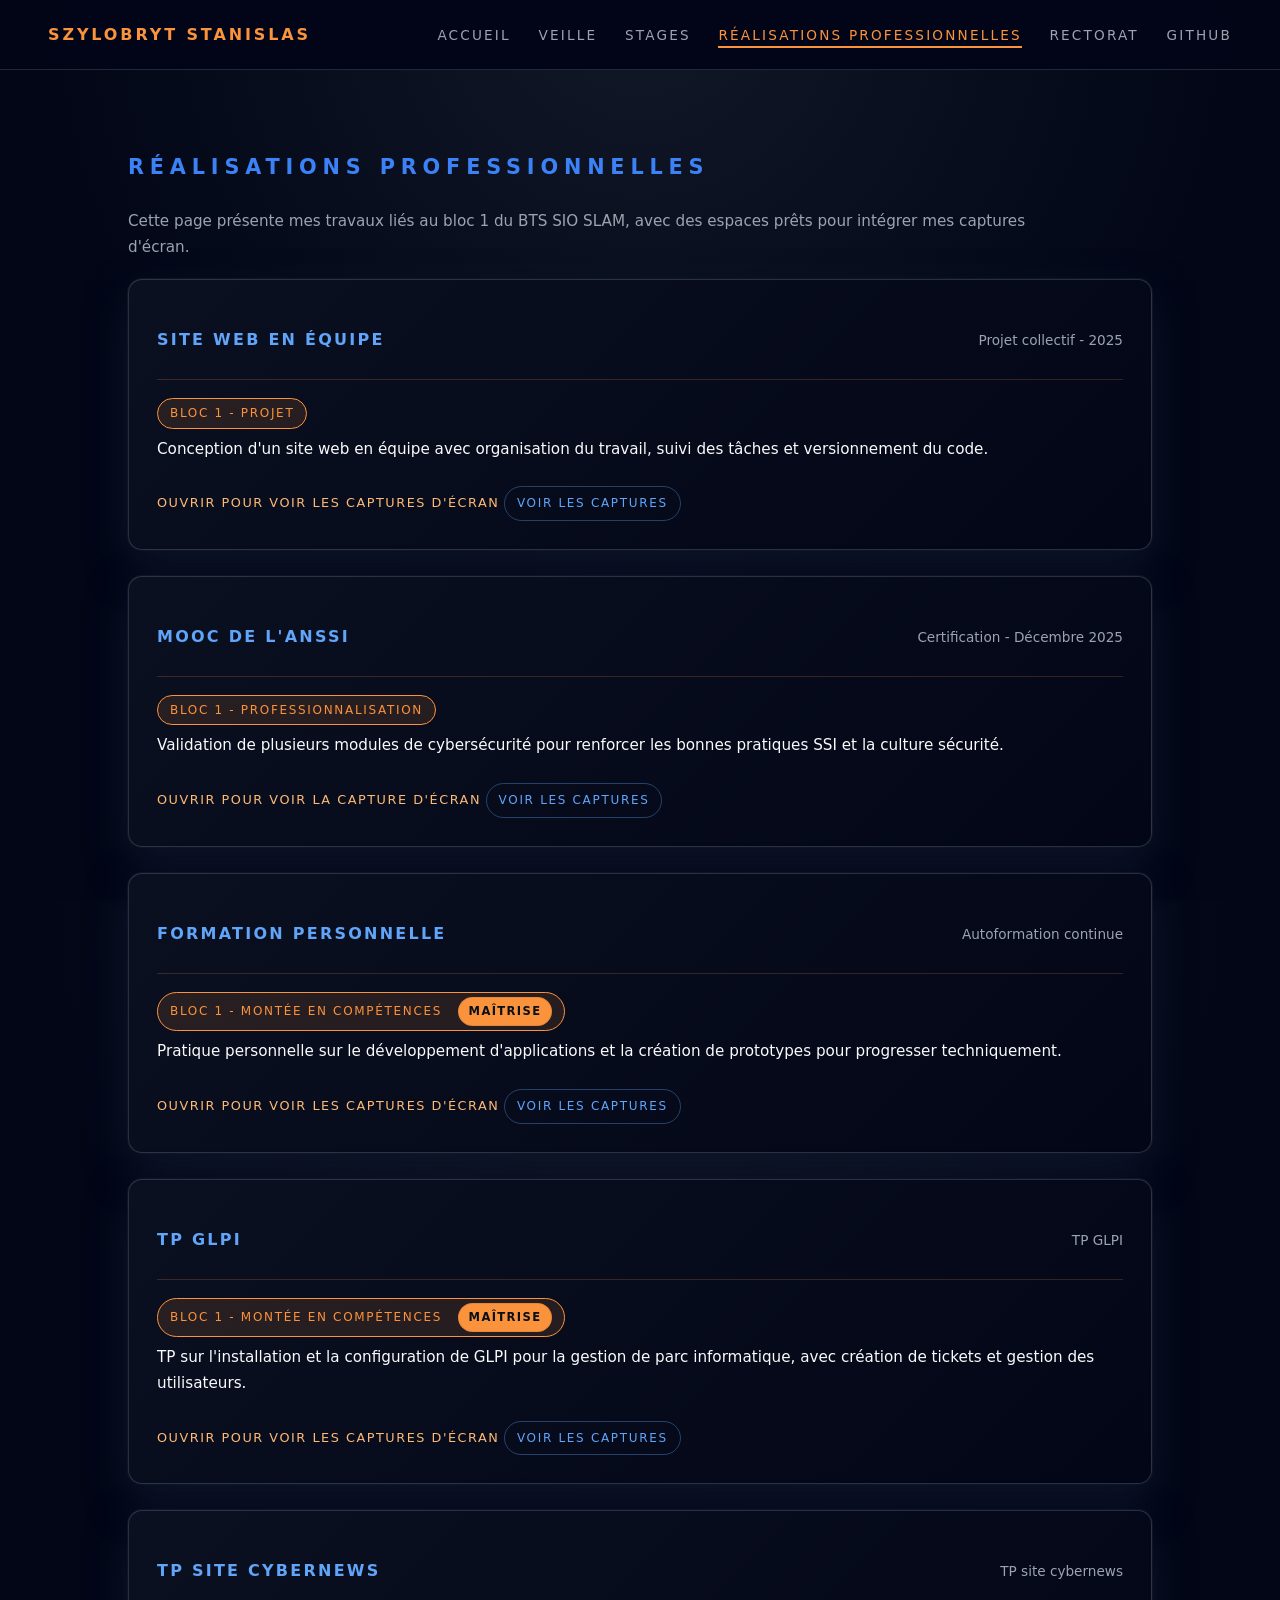
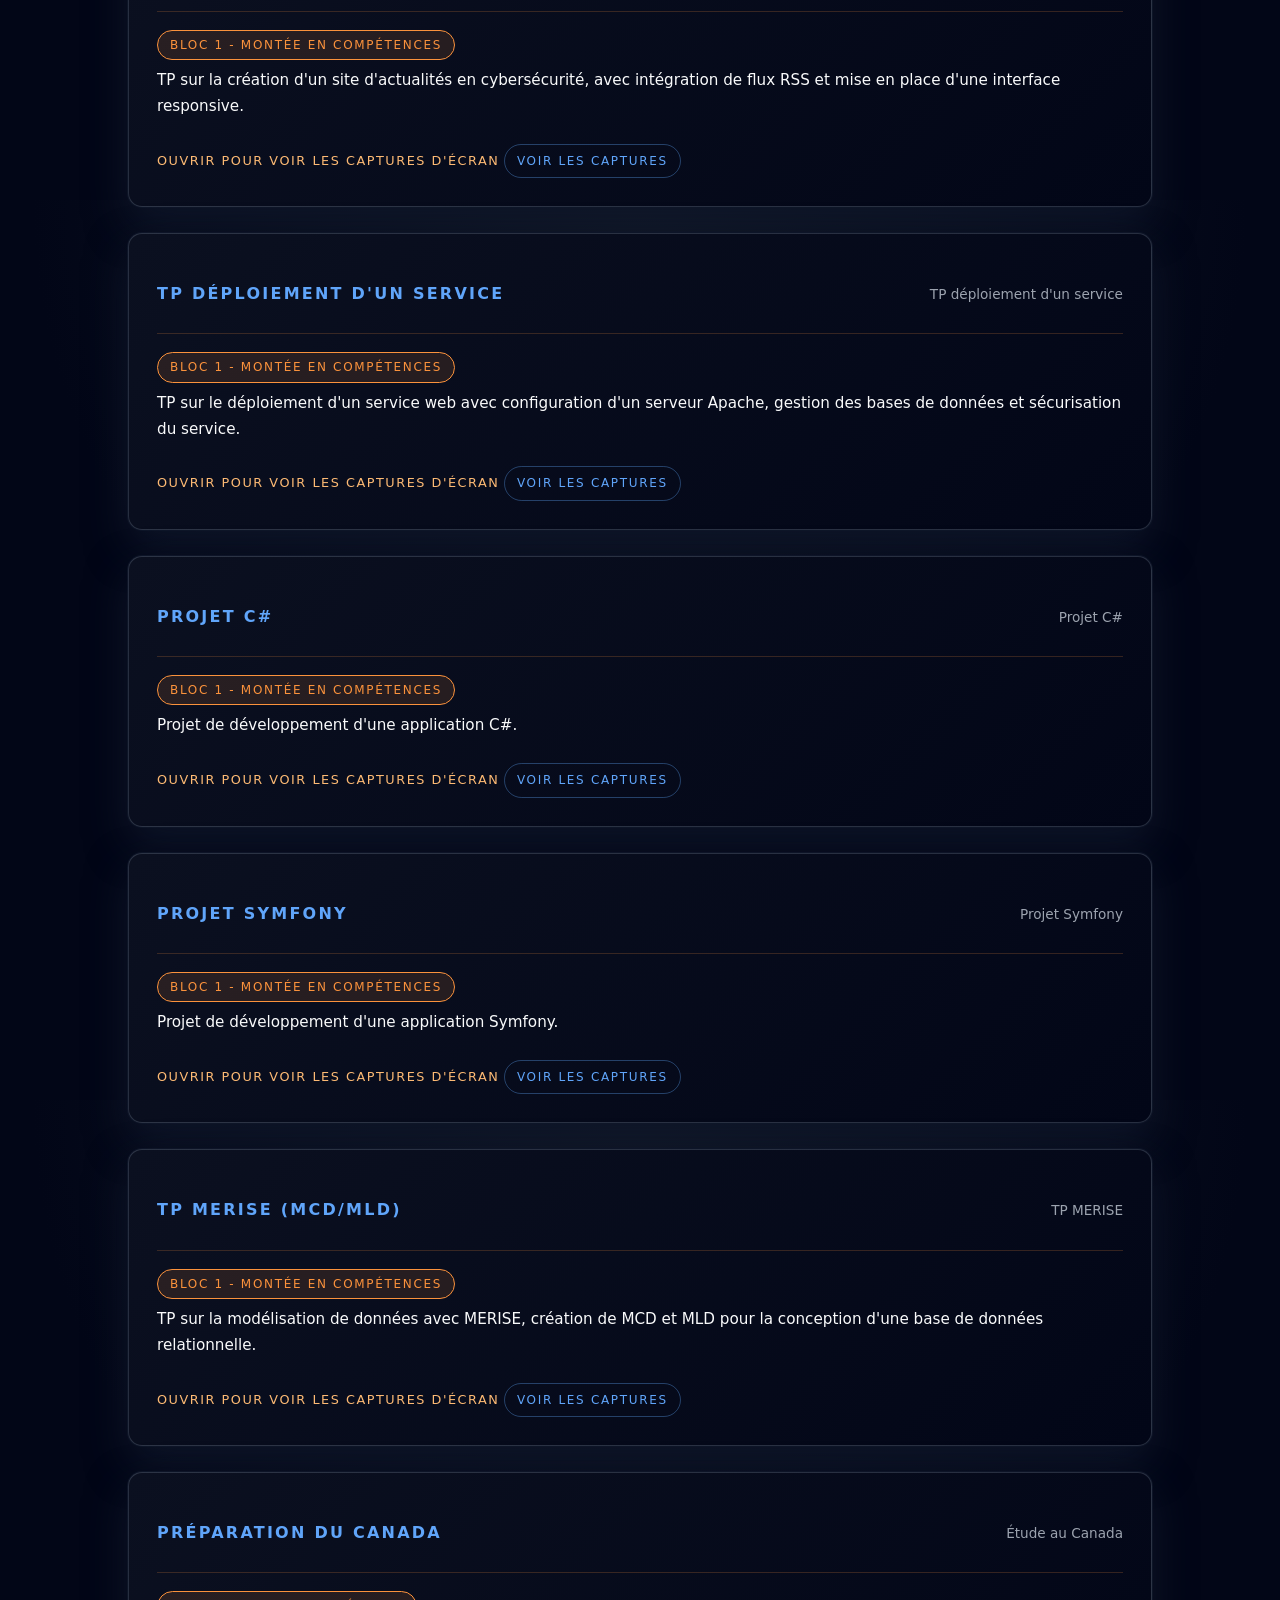
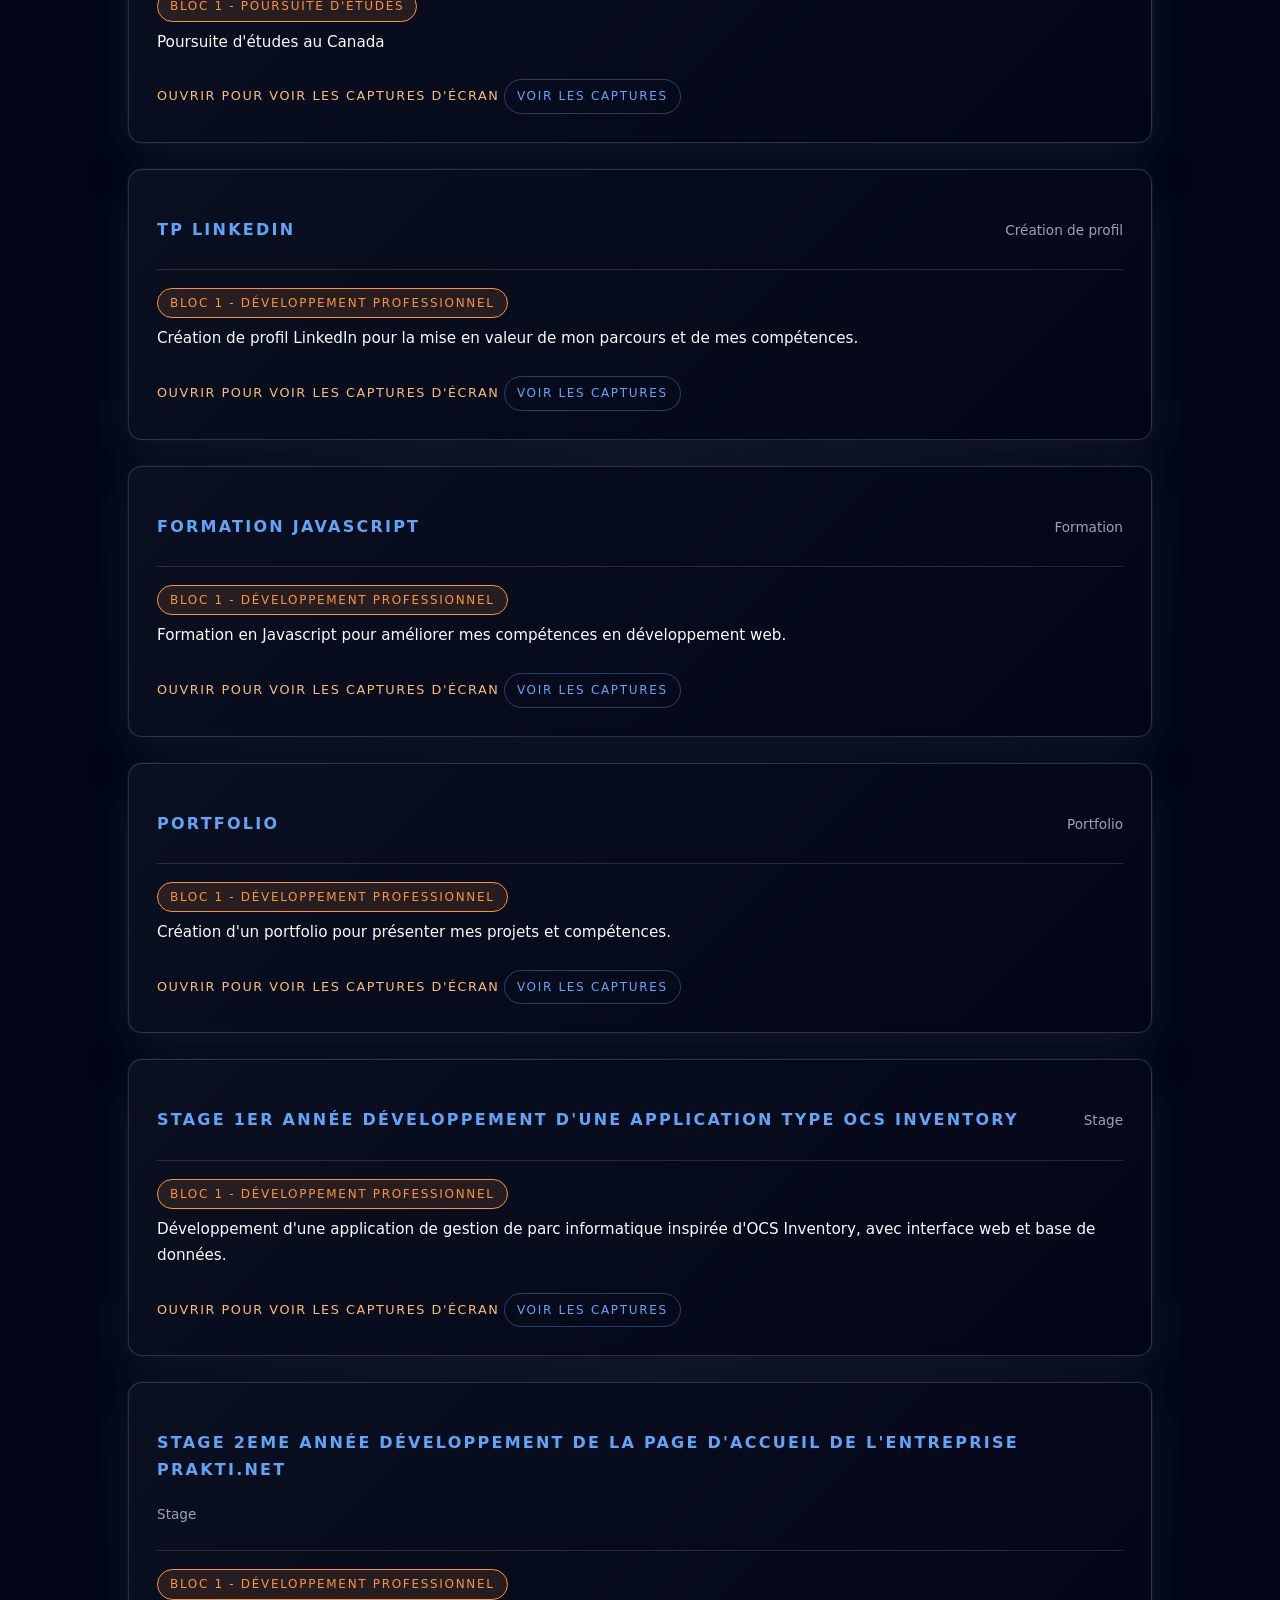
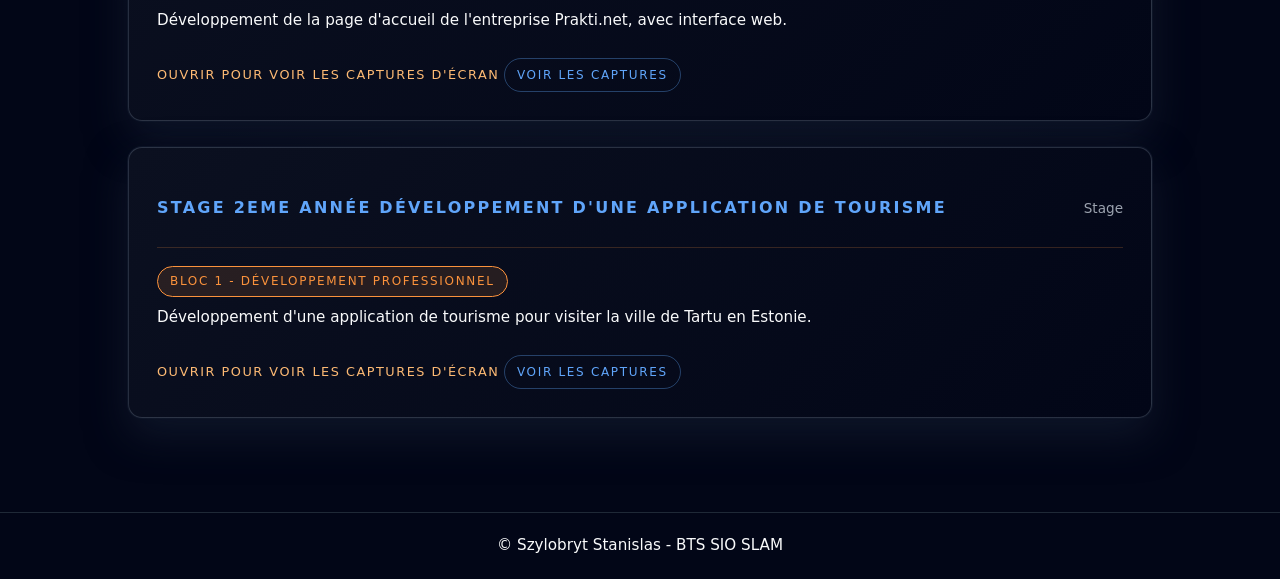
==== commit 5f4c724b: "Correction des descriptions + correction du css" ====
--- a/realisations.html
+++ b/realisations.html
@@ -46,20 +46,48 @@
                 <div class="realisation-details">
                     <h4>Compétences mobilisées</h4>
                     <ul class="competence-tags">
-                        <li>B1.1 - Gérer le patrimoine informatique</li>
                         <li>B1.3 - Développer la présence en ligne de l'organisation</li>
                         <li>B1.4 - Travailler en mode projet</li>
-                        <li>B1.5 - Mettre à disposition des utilisateurs un service informatique</li>
-                    </ul>
-
-                    <div class="image-grid image-grid-3">
-                        <div class="shot-slot shot-large">
+                    </ul>
+
+                    <div class="project-description">
+                        <h4>B1.3 - Développer la présence en ligne de l'organisation</h4>
+                        <p>
+                            Cette image montre l'interface principale du site, avec une structure claire
+                            et des éléments centralisés pour faciliter la gestion et l'évolution du projet.
+                        </p>
+                    </div>
+
+                    <div class="image-grid image-grid-1">
+                        <div class="shot-slot shot-wide">
                             <img src="images/interface_site.png" alt="Interface principale du site web en équipe">
                         </div>
-                        <div class="shot-slot shot-large">
+                    </div>
+
+                    <div class="project-description">
+                        <h4>B1.4 - Travailler en mode projet</h4>
+                        <p>
+                            Cette image présente le suivi des tâches sur Trello, utilisé pour répartir le travail,
+                            organiser l'avancement et coordonner l'équipe pendant le développement.
+                        </p>
+                    </div>
+
+                    <div class="image-grid image-grid-1">
+                        <div class="shot-slot shot-wide">
                             <img src="images/trello_projet.png" alt="Suivi du projet sur Trello">
                         </div>
-                        <div class="shot-slot shot-large">
+                    </div>
+
+                    <div class="project-description">
+                        <h4>B1.4 - Travailler en mode projet</h4>
+                        <p>
+                            Cette image montre le dépôt GitHub du projet, utilisé pour versionner le code,
+                            partager le travail et préparer une mise à disposition propre du site.
+                        </p>
+                    </div>
+
+                    <div class="image-grid image-grid-1">
+                        <div class="shot-slot shot-wide">
                             <img src="images/github_projet.png" alt="Dépôt GitHub du projet d'équipe">
                         </div>
                     </div>
@@ -86,6 +114,15 @@
                     <ul class="competence-tags">
                         <li>B1.6 - Organiser son développement professionnel</li>
                     </ul>
+
+                    <div class="project-description">
+                        <h4>B1.6 - Organiser son développement professionnel</h4>
+                        <p>
+                            Cette attestation confirme le suivi des modules de cybersécurité ANSSI,
+                            réalisés pour renforcer mes connaissances, ma veille et mes bonnes pratiques
+                            dans le cadre de mon développement professionnel.
+                        </p>
+                    </div>
 
                     <div class="image-grid image-grid-1">
                         <div class="shot-slot shot-wide">
@@ -127,6 +164,13 @@
                             du prototype pour tests Windows. Ce projet m'a permis de consolider mes compétences
                             en conception de gameplay 3D, gestion de scènes et débogage des interactions physiques.
                         </p>
+                        <br>
+                        <p>
+                            Ce projet m’a permis de couvrir rapidement la compétence B1.6 en structurant mon travail,
+                            en documentant les étapes de réalisation et en identifiant mes besoins de progression.
+                            J’ai ainsi organisé mon autoformation, testé différentes approches et capitalisé sur les
+                            retours obtenus pour améliorer mes pratiques de développement.
+                        </p>
                     </div>
 
                     <div class="image-grid image-grid-2">
@@ -147,7 +191,7 @@
                         <p class="card-date">TP GLPI</p>
                     </div>
 
-                    <p class="card-badge">Bloc 1 - Montée en compétences</p>
+                    <p class="card-badge">Bloc 1 - Montée en compétences <span class="mastery-badge" aria-hidden="true">Maîtrise</span></p>
                     <p class="card-desc">
                         TP sur l'installation et la configuration de GLPI pour la gestion de parc informatique, avec création de tickets et gestion des utilisateurs.
                     </p>
@@ -160,6 +204,25 @@
                     <ul class="competence-tags">
                         <li>B1.2 - Répondre aux incidents et aux demandes d’assistance et d’évolution</li>
                     </ul>
+
+                    <div class="project-description godot-description">
+                        <h4>GLPI</h4>
+                        <p>
+                            Ce projet m’a permis de mettre en pratique la compétence B1.2 en assurant la gestion des incidents et des demandes d’assistance via GLPI, en configurant les utilisateurs et les profils, en organisant le suivi des tickets et en contribuant à l’amélioration du support informatique et du traitement des besoins des utilisateurs.
+                        </p>
+                        <br>
+                        <p>
+                        Voici un exemple concret de gestion de ticket avec GLPI :
+                        <ul>
+                            <li>Un utilisateur signale via le portail un problème d'accès à sa messagerie (création du ticket).</li>
+                            <li>Le technicien attribue le ticket au groupe "Support Poste de travail", ajoute une priorité "Moyenne" et renseigne la catégorie "Messagerie".</li>
+                            <li>Le technicien effectue des vérifications (reset de mot de passe, test de connexion) et documente chaque action dans le fil de suivi du ticket.</li>
+                            <li>Après résolution (par exemple réinitialisation du compte et test de réception/envoi), le technicien passe le ticket en état "Résolu" et précise les actions réalisées.</li>
+                            <li>Le ticket est ensuite clôturé après confirmation de l'utilisateur ou automatiquement après validation, et les informations sont conservées pour l'historique et l'amélioration continue du support.</li>
+                        </ul>
+                        Cette démarche illustre la traçabilité, la communication avec l'utilisateur et l'organisation du traitement des incidents via GLPI.
+                        </p>
+                    </div>
 
                     <div class="image-grid image-grid-2">
                         <div class="shot-slot shot-wide">
@@ -190,7 +253,16 @@
                         <li>B1.3 - Développer la présence en ligne de l'organisation</li>
                     </ul>
 
-                    <div class="image-grid image-grid-2">
+                    <div class="project-description">
+                        <h4>B1.3 - Développer la présence en ligne de l'organisation</h4>
+                        <p>
+                            Cette capture montre le site CyberNews que j'ai réalisé, avec une interface
+                            responsive et l'intégration de flux d'actualités pour diffuser du contenu
+                            en ligne de manière claire et accessible.
+                        </p>
+                    </div>
+
+                    <div class="image-grid image-grid-1">
                         <div class="shot-slot shot-wide">
                             <img src="images/cybernews.png" alt="Screenshot de l'environnement de développement pour le TP site cybernews">
                         </div>
@@ -249,10 +321,29 @@
                         <li>B1.4 - Travailler en mode projet</li>
                     </ul>
 
-                    <div class="image-grid image-grid-2">
+                    <div class="project-description">
+                        <h4>B1.1 - Gérer le patrimoine informatique</h4>
+                        <p>
+                            Cette capture montre le dashboard de l'application C#, utilisé pour centraliser
+                            les données du projet et suivre l'organisation de l'interface.
+                        </p>
+                    </div>
+
+                    <div class="image-grid image-grid-1">
                         <div class="shot-slot shot-wide">
                             <img src="images/Csharp_1.png" alt="Screenshot de l'environnement de développement pour le Projet C#">
                         </div>
+                    </div>
+
+                    <div class="project-description">
+                        <h4>B1.4 - Travailler en mode projet</h4>
+                        <p>
+                            Cette capture montre le Trello du projet, utilisé pour répartir les tâches,
+                            suivre l'avancement et organiser le travail en équipe.
+                        </p>
+                    </div>
+
+                    <div class="image-grid image-grid-1">
                         <div class="shot-slot shot-wide">
                             <img src="images/Csharp_2.png" alt="Screenshot de l'environnement de développement pour le Projet C#">
                         </div>
@@ -285,9 +376,7 @@
                     <div class="project-description">
                         <h4>B1.1 - Gérer le patrimoine informatique</h4>
                         <p>
-                            Cette première image illustre la mise en place et l'organisation de mon projet Symfony,
-                            avec une gestion structurée des fichiers, des ressources et de l'environnement de travail
-                            afin de conserver un projet clair, maintenable et facile à faire évoluer.
+                            Cette première image présente le dashboard de l'application Symfony que j'ai développée, avec une interface d'administration pour gérer les utilisateurs, les contenus et les paramètres du site. J'ai utilisé Symfony pour structurer le projet, gérer les routes, les contrôleurs et les vues, ainsi que pour intégrer une base de données MySQL pour stocker les données de l'application.
                         </p>
                     </div>
 
@@ -300,9 +389,7 @@
                     <div class="project-description">
                         <h4>B1.4 - Travailler en mode projet</h4>
                         <p>
-                            Cette deuxième image montre l'avancement du projet Symfony et la manière dont j'ai
-                            organisé mon travail pour avancer par étapes, tester les fonctionnalités et faire évoluer
-                            l'application en respectant les objectifs fixés.
+                            Cette deuxième image montre l'avancement du projet Symfony via trello et la manière dont j'ai organisé mon travail pour avancer par étapes, tester les fonctionnalités et faire évoluer l'application en respectant les objectifs fixés.
                         </p>
                     </div>
 
@@ -335,6 +422,15 @@
                         <li>B1.1 - Gérer le patrimoine informatique</li>
                     </ul>
 
+                    <div class="project-description">
+                        <h4>B1.1 - Gérer le patrimoine informatique</h4>
+                        <p>
+                            Cette réalisation présente le travail de modélisation de la base de données avec
+                            le MCD puis sa traduction en MLD, afin de structurer les données de manière claire
+                            et cohérente avant l'implémentation.
+                        </p>
+                    </div>
+
                     <div class="image-grid image-grid-2">
                         <div class="shot-slot shot-wide">
                             <img src="images/MCD.png" alt="Screenshot de l'environnement de développement pour le TP MERISE">
@@ -367,7 +463,16 @@
                         <li>B1.6 - Organiser son développement professionnel</li>
                     </ul>
 
-                    <div class="image-grid image-grid-2">
+                    <div class="project-description">
+                        <h4>B1.6 - Organiser son développement professionnel</h4>
+                        <p>
+                            Cette image montre ma lettre d'admission au Cégep La Pocatière, qui illustre
+                            ma préparation à la poursuite d'études au Canada et la construction de mon projet
+                            professionnel.
+                        </p>
+                    </div>
+
+                    <div class="image-grid image-grid-1">
                         <div class="shot-slot shot-wide">
                             <img src="images/Canada.png" alt="Screenshot de la préparation de la poursuite d'études au Canada">
                         </div>
@@ -396,7 +501,15 @@
                         <li>B1.6 - Organiser son développement professionnel</li>
                     </ul>
 
-                    <div class="image-grid image-grid-2">
+                    <div class="project-description">
+                        <h4>B1.6 - Organiser son développement professionnel</h4>
+                        <p>
+                            Cette capture montre mon profil LinkedIn, créé pour valoriser mon parcours,
+                            présenter mes compétences et renforcer ma présence professionnelle en ligne.
+                        </p>
+                    </div>
+
+                    <div class="image-grid image-grid-1">
                         <div class="shot-slot shot-wide">
                             <img src="images/LinkedIn.png" alt="Screenshot de la création de profil LinkedIn">
                         </div>
@@ -425,7 +538,15 @@
                         <li>B1.6 - Organiser son développement professionnel</li>
                     </ul>
 
-                    <div class="image-grid image-grid-2">
+                    <div class="project-description">
+                        <h4>B1.6 - Organiser son développement professionnel</h4>
+                        <p>
+                            Cette capture montre la formation Javascript suivie pour renforcer mes bases
+                            en développement web et progresser dans la maîtrise des langages du front-end.
+                        </p>
+                    </div>
+
+                    <div class="image-grid image-grid-1">
                         <div class="shot-slot shot-wide">
                             <img src="images/Formation_Javascript.png" alt="Screenshot de la formation en Javascript">
                         </div>
@@ -453,6 +574,15 @@
                     <ul class="competence-tags">
                         <li>B1.6 - Organiser son développement professionnel</li>
                     </ul>
+
+                    <div class="project-description">
+                        <h4>B1.6 - Organiser son développement professionnel</h4>
+                        <p>
+                            Cette réalisation présente la création de mon portfolio, avec une interface pensée pour
+                            valoriser mes projets, mes compétences et mon parcours, ainsi que le code source utilisé
+                            pour construire et faire évoluer le site.
+                        </p>
+                    </div>
 
                     <div class="image-grid image-grid-2">
                         <div class="shot-slot shot-wide">
@@ -486,12 +616,18 @@
                         <li>B1.1 - Gérer le patrimoine informatique</li>
                         <li>B1.2 - Répondre aux incidents et aux demandes d’assistance et d’évolution</li>
                         <li>B1.3 - Développer la présence en ligne de l’organisation</li>
-                        <li>B1.4 - Travailler en mode projet</li>
-                    </ul>
-
-                    <div class="image-grid image-grid-2">
-                        <div class="shot-slot shot-wide">
-                            <img src="images/environnement_stage.png" alt="Screenshot du stage de développement d'une application type OCS Inventory">
+                    </ul>
+
+                    <div class="project-description">
+                        <h4>B1.1 - Gérer le patrimoine informatique / B1.2 - Répondre aux incidents et aux demandes d’assistance et d’évolution / B1.3 - Développer la présence en ligne de l’organisation</h4>
+                        <p>
+                            Développement d'une application de gestion de parc avec interface web et base de données.
+                        </p>
+                    </div>
+
+                    <div class="image-grid image-grid-1">
+                        <div class="shot-slot shot-wide">
+                            <img src="images/resultat_final.png" alt="Screenshot du stage de développement d'une application type OCS Inventory">
                         </div>
                     </div>
                 </div>
@@ -520,9 +656,39 @@
                         <li>B1.4 - Travailler en mode projet</li>
                     </ul>
 
-                    <div class="image-grid image-grid-2">
-                        <div class="shot-slot shot-wide">
-                            <img src="images/environnement_stage_prakti.png" alt="Screenshot du stage de développement de la page d'accueil de Prakti.net">
+                    <div class="project-description">
+                        <h4>B1.2 - Répondre aux incidents et aux demandes d’assistance et d’évolution</h4>
+                        <p>
+                            Intervention sur l'infrastructure et résolution d'incidents liés au déploiement,
+                            puis mise en place des correctifs et procédures de suivi.
+                        </p>
+                    </div>
+
+                    <div class="project-description">
+                        <h4>B1.3 - Développer la présence en ligne de l'organisation</h4>
+                        <p>
+                            Conception et intégration de la page d'accueil pour présenter l'entreprise
+                            et ses services de manière claire et accessible.
+                        </p>
+                    </div>
+
+                    <div class="image-grid image-grid-1">
+                        <div class="shot-slot shot-wide">
+                            <img src="images/projet_1_header.png" alt="Screenshot du stage de développement de la page d'accueil de Prakti.net">
+                        </div>
+                    </div>
+
+                    <div class="project-description">
+                        <h4>B1.4 - Travailler en mode projet</h4>
+                        <p>
+                            Organisation du travail en équipe, utilisation d'outils de suivi et planification
+                            pour assurer la livraison progressive des fonctionnalités.
+                        </p>
+                    </div>
+
+                    <div class="image-grid image-grid-1">
+                        <div class="shot-slot shot-wide">
+                            <img src="images/Open_project.png" alt="Open-project">
                         </div>
                     </div>
                 </div>
@@ -549,9 +715,23 @@
                         <li>B1.4 - Travailler en mode projet</li>
                     </ul>
 
-                    <div class="image-grid image-grid-2">
-                        <div class="shot-slot shot-wide">
-                            <img src="images/environnement_stage_tourisme.png" alt="Screenshot du stage de développement de l'application de tourisme pour la ville de Tartu">
+                    <div class="project-description">
+                        <h4>B1.4 - Travailler en mode projet</h4>
+                        <p>
+                            Coordination avec l'équipe, découpage des tâches et suivi de l'avancement
+                            pour livrer des fonctionnalités par itérations.
+                        </p>
+                    </div>
+                    
+                    <div class="image-grid image-grid-1">
+                        <div class="shot-slot shot-wide">
+                            <img src="images/Projet_2_exemple_1.png" alt="Screenshot du stage de développement de l'application de tourisme pour la ville de Tartu">
+                        </div>
+                    </div>
+
+                    <div class="image-grid image-grid-1">
+                        <div class="shot-slot shot-wide">
+                            <img src="images/Projet_2_detail_1.png" alt="Screenshot du stage de développement de l'application de tourisme pour la ville de Tartu">
                         </div>
                     </div>
                 </div>
--- a/css/style.css
+++ b/css/style.css
@@ -495,16 +495,20 @@
             rgba(148, 163, 184, 0) 24px
         );
     padding: 18px;
-    display: flex;
-    flex-direction: column;
+    display: block;
 }
 
 .shot-slot img {
     width: 100%;
-    height: calc(100% - 2px);
+    height: auto;
+    max-height: none;
     object-fit: cover;
     border-radius: 8px;
     display: block;
+}
+
+.shot-slot .project-description {
+    margin: 0 0 14px;
 }
 
 .shot-large {
@@ -945,4 +949,16 @@
 
 .project-description p {
     margin: 0;
+}
+
+.realisation-details > .project-description {
+    margin-top: 16px;
+}
+
+.realisation-details > .project-description:first-child {
+    margin-top: 0;
+}
+
+.realisation-details > .project-description + .image-grid {
+    margin-top: 0;
 }
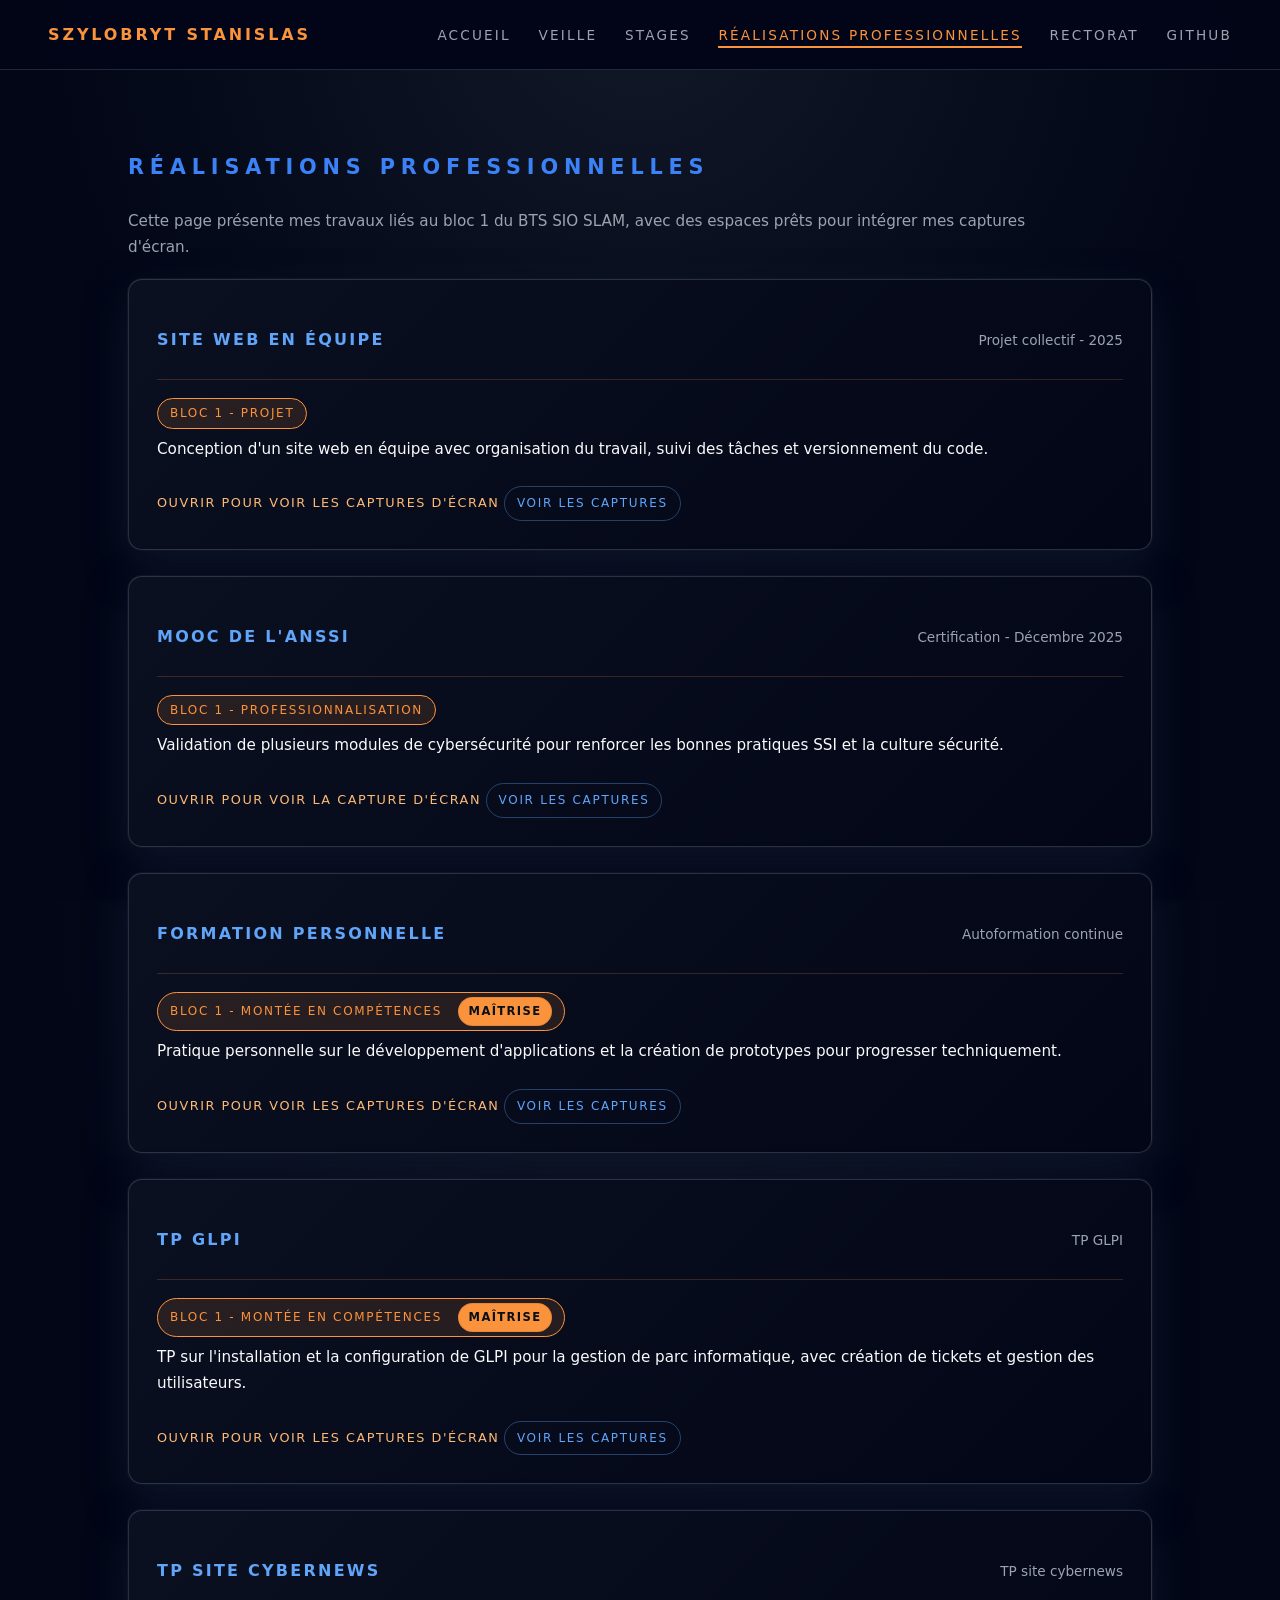
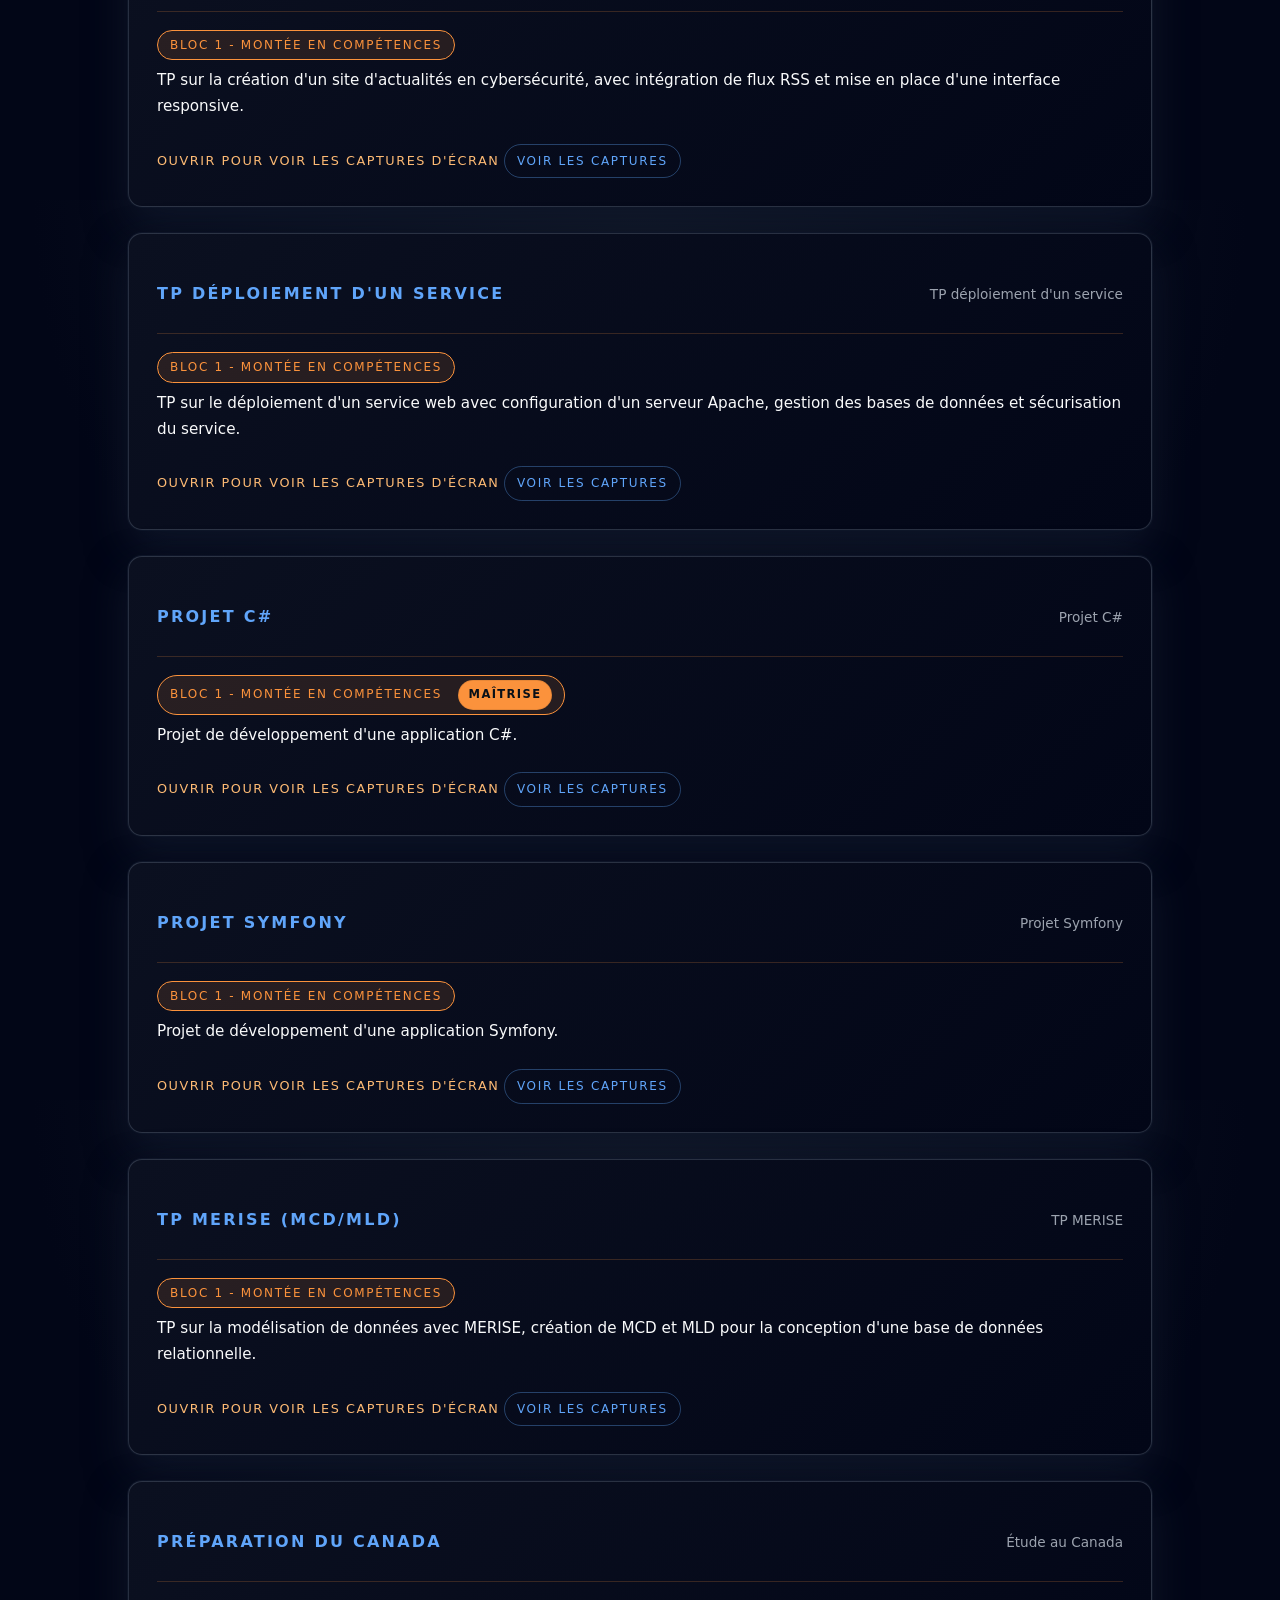
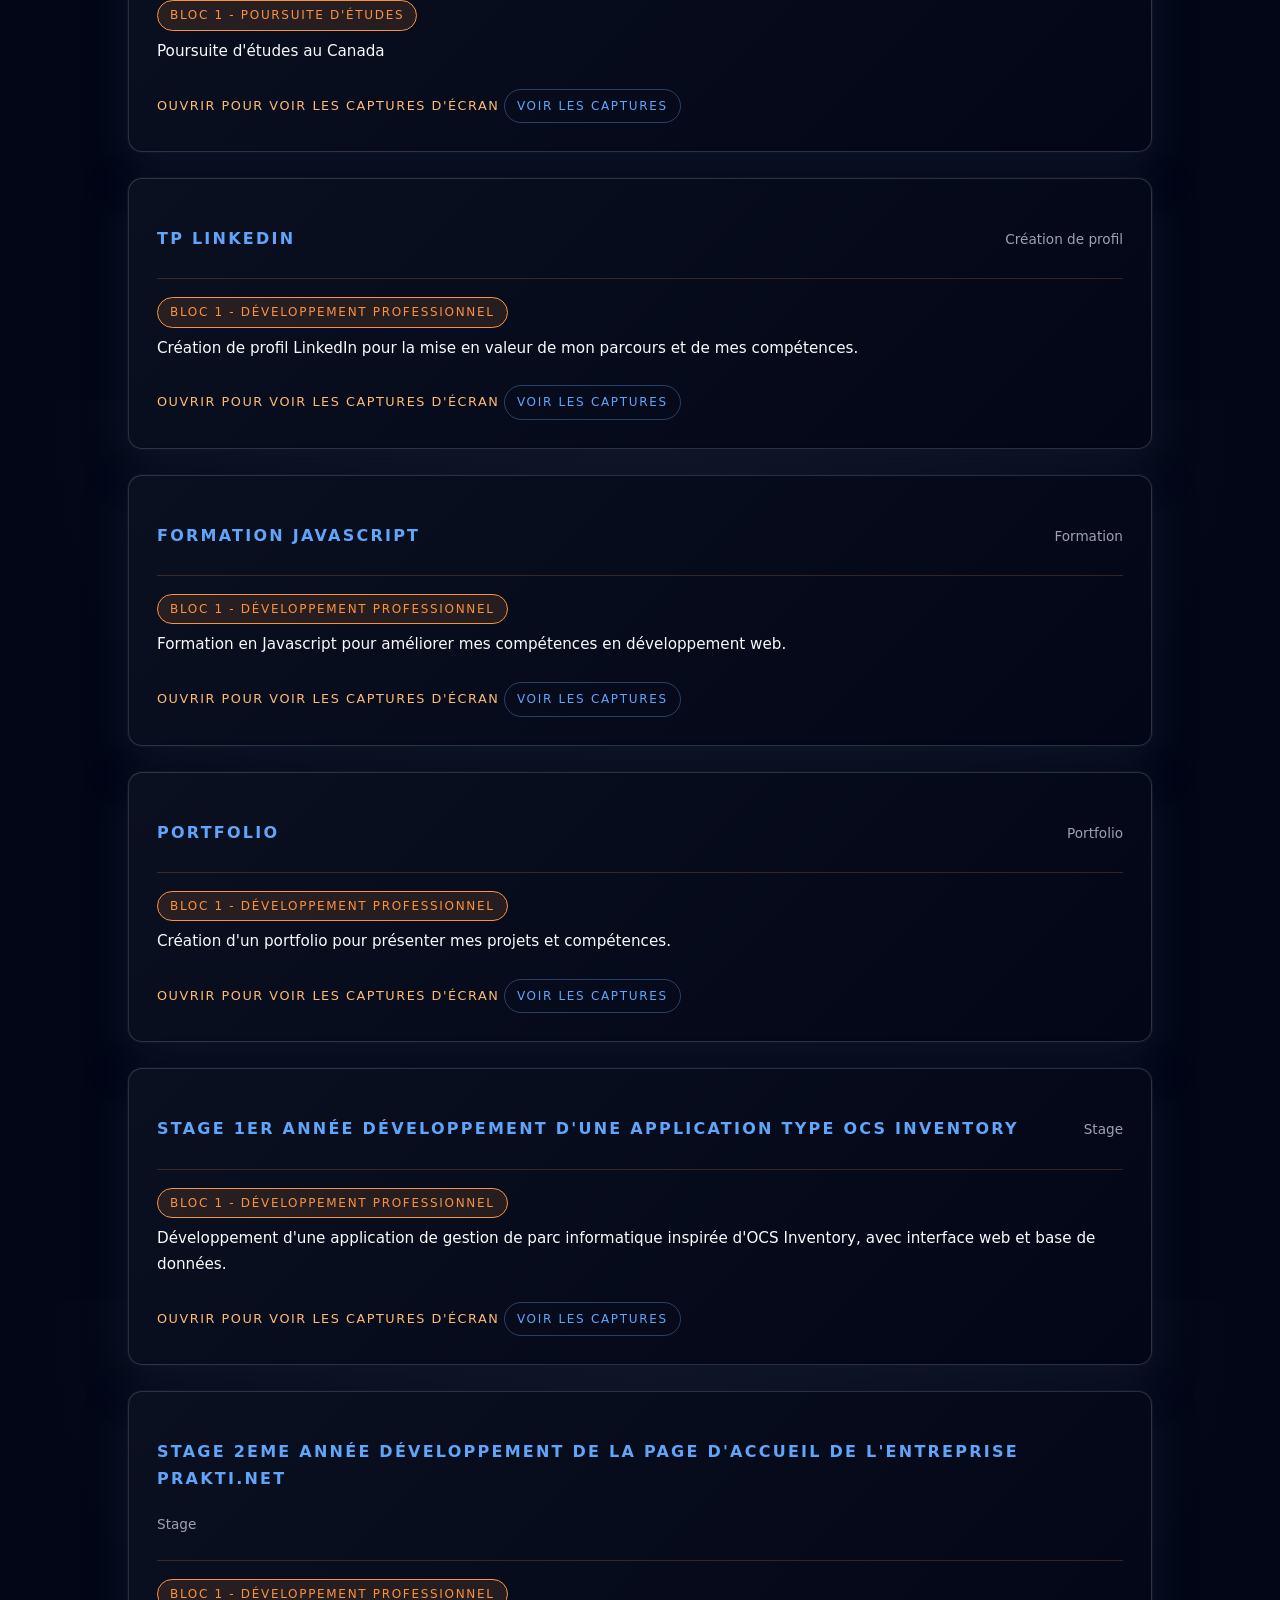
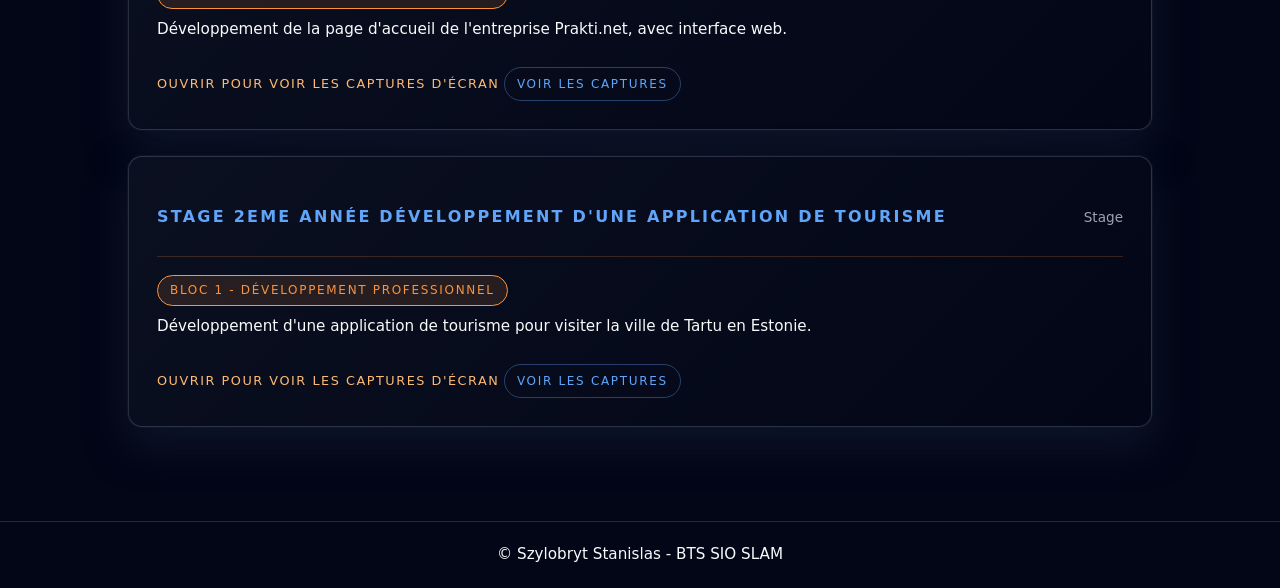
==== commit 082c82c5: "Correction des descriptions + correction du css" ====
--- a/realisations.html
+++ b/realisations.html
@@ -221,6 +221,7 @@
                             <li>Le ticket est ensuite clôturé après confirmation de l'utilisateur ou automatiquement après validation, et les informations sont conservées pour l'historique et l'amélioration continue du support.</li>
                         </ul>
                         Cette démarche illustre la traçabilité, la communication avec l'utilisateur et l'organisation du traitement des incidents via GLPI.
+                        D'autres outils : MantisBT, OTRS, Jira Service Management, Freshdesk, Zendesk, ServiceNow, etc.
                         </p>
                     </div>
 
@@ -291,6 +292,13 @@
                         <li>B1.5 - Mettre à disposition des utilisateurs un service informatique</li>
                     </ul>
 
+                    <div class="project-description">
+                        <h4>B1.5 - Mettre à disposition des utilisateurs un service informatique</h4>
+                        <p>
+                            Cette capture montre le service web déployé, avec une configuration appropriée de Apache, une gestion efficace des bases de données et des mesures de sécurisation mises en place.
+                        </p>
+                    </div>
+
                     <div class="image-grid image-grid-2">
                         <div class="shot-slot shot-wide">
                             <img src="images/environnement_deploiement.png" alt="Screenshot de l'environnement de développement pour le TP déploiement d'un service">
@@ -306,7 +314,7 @@
                         <p class="card-date">Projet C#</p>
                     </div>
 
-                    <p class="card-badge">Bloc 1 - Montée en compétences</p>
+                    <p class="card-badge">Bloc 1 - Montée en compétences <span class="mastery-badge" aria-hidden="true">Maîtrise</span></p>
                     <p class="card-desc">
                         Projet de développement d'une application C#.
                     </p>
@@ -327,6 +335,24 @@
                             Cette capture montre le dashboard de l'application C#, utilisé pour centraliser
                             les données du projet et suivre l'organisation de l'interface.
                         </p>
+                        <br>
+                        <p>
+                        Le projet C# m'a permis de structurer une application avec une interface utilisateur claire, en utilisant les bonnes pratiques de développement pour assurer la maintenabilité et l'évolutivité du code. J'ai ainsi pu gérer efficacement le patrimoine informatique du projet tout en développant mes compétences techniques.
+                        <br>
+                        <br>
+                         Voici les éléments clés de l'organisation du projet C# :
+                        <ul>
+                            <li><strong>Structure MVVM :</strong> séparation claire entre Model (données, accès aux services), ViewModel (logique, commandes, observables) et View (interface, liaison de données).</li>
+                            <li><strong>Model :</strong> classes métier + gestion de la persistance (repository, DTOs, accès base de données ou API).</li>
+                            <li><strong>ViewModel :</strong> expose les propriétés observables, implémente les commandes, gère la validation et la communication asynchrone avec le Model.</li>
+                            <li><strong>View :</strong> XAML/HTML/CSS ou équivalent lié au ViewModel via bindings; contient uniquement le code d'affichage et peu ou pas de logique métier.</li>
+                            <li><strong>Tests :</strong> unitaires pour le ViewModel et le Model; tests d'intégration pour les services.</li>
+                            <li><strong>Utilisation de GitHub :</strong> dépôt dédié avec branches (main, develop, feature/*), pull requests, issues et templates pour PR/issue.</li>
+                            <li><strong>Documentation :</strong> README.md expliquant l'architecture, instructions d'installation, exemples d'utilisation, conventions de code; docs supplémentaires dans /docs (diagrammes, flow, API).</li>
+                        </ul>
+                        <br>
+                         Ce projet m'a permis de consolider mes compétences en développement d'applications, en gestion de projet et en organisation du code pour assurer la qualité et la maintenabilité du patrimoine informatique. J'ai ainsi pu structurer efficacement le projet tout en développant mes compétences techniques et professionnelles.
+                        </p>
                     </div>
 
                     <div class="image-grid image-grid-1">
@@ -377,6 +403,27 @@
                         <h4>B1.1 - Gérer le patrimoine informatique</h4>
                         <p>
                             Cette première image présente le dashboard de l'application Symfony que j'ai développée, avec une interface d'administration pour gérer les utilisateurs, les contenus et les paramètres du site. J'ai utilisé Symfony pour structurer le projet, gérer les routes, les contrôleurs et les vues, ainsi que pour intégrer une base de données MySQL pour stocker les données de l'application.
+                        </p>
+                        <br>
+                        <p>
+                            Le projet Symfony m'a permis de structurer une application web avec une architecture MVC claire, en utilisant les bonnes pratiques de développement pour assurer la maintenabilité et l'évolutivité du code. J'ai ainsi pu gérer efficacement le patrimoine informatique du projet tout en développant mes compétences techniques.
+                        <br>
+                        <br>
+                         Voici les éléments clés de l'organisation du projet Symfony :
+                        <ul>
+                            <li>Gestion du code source : GitHub pour le versioning et le suivi des issues</li>
+                            <li>Environnement de développement : Visual Studio Code avec extensions Symfony, PHP et Twig</li>
+                            <li>Gestion des dépendances : Composer</li>
+                            <li>Framework : Symfony (structure MVC, console et Symfony CLI)</li>
+                            <li>Templates : Twig pour le rendu côté vue</li>
+                            <li>Accès aux données : Doctrine ORM et migrations pour la base de données</li>
+                            <li>Base de données : MySQL (ou MariaDB) configurée via .env / parameters</li>
+                            <li>Configuration et secrets : fichiers .env et gestion des variables d'environnement</li>
+                            <li>Tests et qualité : PHPUnit pour les tests, analyser le code avec PHPStan/ESLint</li>
+                            <li>Déploiement : CI/CD basique via GitHub Actions ou pipeline, et possibilité d'utiliser Docker</li>
+                        </ul>
+                        <br>
+                         Ce projet m'a permis de consolider mes compétences en développement d'applications web, en gestion de projet et en organisation du code pour assurer la qualité et la maintenabilité du patrimoine informatique. J'ai ainsi pu structurer efficacement le projet tout en développant mes compétences techniques et professionnelles.
                         </p>
                     </div>
 
@@ -572,10 +619,34 @@
                 <div class="realisation-details">
                     <h4>Compétences mobilisées</h4>
                     <ul class="competence-tags">
+                        <li>B1.5 - Mettre à disposition des utilisateurs un service informatique</li>
                         <li>B1.6 - Organiser son développement professionnel</li>
                     </ul>
 
                     <div class="project-description">
+                        <h4>B1.5 - Mettre à disposition des utilisateurs un service informatique</h4>
+                        <p>
+                            Cette réalisation présente le déploiement de mon portfolio en ligne, avec une configuration
+                            adaptée pour assurer la disponibilité du service et une expérience utilisateur fluide.
+                        </p>
+
+                        <br>
+                        <p>
+                            Le portfolio a été conçu pour présenter de manière claire et accessible mes projets, mes compétences et mon parcours professionnel. J'ai structuré le contenu pour valoriser les réalisations les plus pertinentes, en utilisant une interface intuitive et responsive pour offrir une expérience utilisateur optimale. Le code source du portfolio est organisé de manière à faciliter la maintenance et l'évolution du site, avec une attention particulière portée à la qualité du code et à la documentation.
+                        <br>
+                        <br>
+                        Voici les éléments clés de l'organisation du portfolio :
+                        <ul>
+                            <li><strong>Architecture modulaire</strong> : Séparation claire entre HTML et CSS pour une meilleure maintenabilité</li>
+                            <li><strong>Design responsive</strong> : Adaptation automatique à tous les types d'écrans (mobile, tablette, desktop)</li>
+                            <li><strong>Déploiement GitHub Pages</strong> : Intégration continue avec GitHub pour un déploiement automatique à chaque mise à jour du repository</li>
+                            <li><strong>Contrôle de version</strong> : Utilisation de Git pour tracker les modifications et faciliter la collaboration et l'historique du projet</li>
+                        </ul>
+                        <br>
+                        
+                        </p>
+
+                        <br>
                         <h4>B1.6 - Organiser son développement professionnel</h4>
                         <p>
                             Cette réalisation présente la création de mon portfolio, avec une interface pensée pour
@@ -623,6 +694,23 @@
                         <p>
                             Développement d'une application de gestion de parc avec interface web et base de données.
                         </p>
+                        <br>
+                        <p>
+                            Ce projet m’a permis de mobiliser les compétences B1.1, B1.2 et B1.3 en développant une application de gestion de parc informatique inspirée d'OCS Inventory, avec une interface web pour la consultation et la gestion des équipements, ainsi qu'une base de données pour stocker les informations. J'ai ainsi pu structurer le code, gérer les données et offrir une interface utilisateur pour faciliter l'accès aux informations du parc informatique.
+                        <br>
+                        <br>
+                        Voici les éléments clés de l'organisation du projet de développement de l'application de gestion de parc informatique :
+                        <ul>
+                            <li>Environnement WAMP pour le déploiement local (Apache, MySQL, PHP)</li>
+                            <li>Back-end en PHP pour la gestion des équipements et des requêtes SNMP</li>
+                            <li>Base de données MySQL pour stocker les informations du parc</li>
+                            <li>Interfaces front-end en HTML, CSS et JavaScript pour consultation et administration</li>
+                            <li>Utilisation de SNMP pour interroger les équipements et collecter les données</li>
+                            <li>Sécurisation minimale : gestion des sessions et validation des entrées</li>
+                        </ul>
+                        <br>
+                        
+                        </p>
                     </div>
 
                     <div class="image-grid image-grid-1">
@@ -659,8 +747,23 @@
                     <div class="project-description">
                         <h4>B1.2 - Répondre aux incidents et aux demandes d’assistance et d’évolution</h4>
                         <p>
-                            Intervention sur l'infrastructure et résolution d'incidents liés au déploiement,
-                            puis mise en place des correctifs et procédures de suivi.
+                            Cette capture montre la page d'accueil de Prakti.net que j'ai développée, avec une interface
+                            claire et professionnelle pour présenter l'entreprise et ses services en ligne.
+                        </p>
+                        <br>
+                        <p>
+                            Ce projet m’a permis de mobiliser les compétences B1.2, B1.3 et B1.4 en développant la page d'accueil de l'entreprise Prakti.net, avec une interface web pour présenter l'entreprise et ses services de manière claire et professionnelle.
+                        <br>
+                        <br>
+                        Voici les éléments clés de l'organisation du projet de développement de la page d'accueil de Prakti.net :
+                        <ul>
+                            <li>WordPress — installation, configuration et personnalisation de thèmes</li>
+                            <li>Elementor Pro — création de mises en page responsive et sections réutilisables</li>
+                            <li>OpenProject — gestion de projet, suivi des tâches et planification</li>
+                            <li>Intégration d'images, optimisation et bonnes pratiques SEO de base</li>
+                        </ul>
+                        <br>
+                        
                         </p>
                     </div>
 
